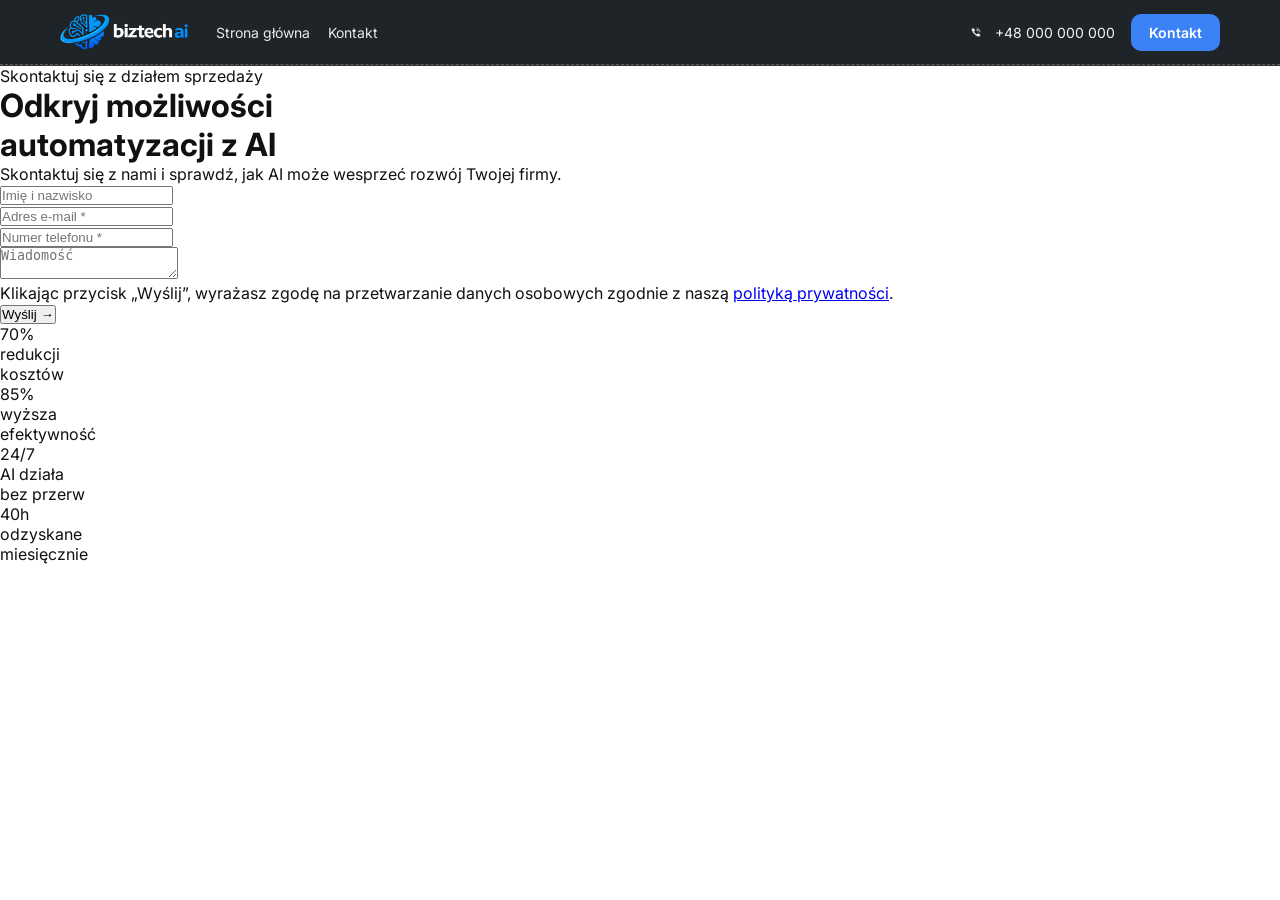
==== kontakt.html @ 885feeb2 "Update kontakt.html" ====
<!DOCTYPE html>
<html lang="pl">
<head>
  <meta charset="UTF-8" />
  <meta name="viewport" content="width=device-width, initial-scale=1.0" />
  <title>Kontakt – Demo AI</title>

  <link href="https://fonts.googleapis.com/css2?family=Inter:wght@400;500;600;700&display=swap" rel="stylesheet">

  <style>
    :root{
      --bg-hero:#1F2428;
      --primary-blue:#3b82f6;
      --primary-blue-hover:#2563eb;
      --text-white:#ffffff;
      --text-gray:#6b7280;
      --text-dark:#111827;

      --field-bg:#f9fafb;
      --field-border:#e5e7eb;
      --field-focus:#2563eb;
    }

    *{ box-sizing:border-box; margin:0; padding:0; }
    body{
      font-family:'Inter', sans-serif;
      background:#fff;
      color:#111;
      min-height:100vh;
    }
    img{ display:block; max-width:100%; height:auto; }

    .container{
      max-width:1200px;
      margin:0 auto;
      padding:0 20px;
      width:100%;
    }

    .nav-links{
      display:flex;
      align-items:center;
      gap:18px;
      flex-wrap:nowrap;
    }
    .nav-links a{
      color:var(--text-white);
      text-decoration:none;
      font-size:14px;
      opacity:.9;
      white-space:nowrap;
    }
    .nav-links a:hover{ opacity:1; }

    .btn{
      display:inline-flex;
      align-items:center;
      justify-content:center;
      background:var(--primary-blue);
      color:var(--text-white);
      padding:10px 18px;
      border-radius:10px;
      text-decoration:none;
      font-weight:600;
      font-size:14px;
      border:0;
      cursor:pointer;
      white-space:nowrap;
      transition:background .2s ease;
    }
    .btn:hover{ background:var(--primary-blue-hover); }

    /* =========================
       NAVBAR (DESKTOP DEFAULT)
    ========================== */
    nav{
      background-color:var(--bg-hero);
      color:var(--text-white);
      border-bottom:1px solid rgba(255,255,255,0.08);
      position: relative; 
      z-index: 100;
    }

    nav .container{
      display:flex;
      align-items:center;
      justify-content:space-between;
      gap:24px;
      min-height:64px;
      padding-top:12px;
      padding-bottom:12px;
    }

    .nav-left{
      display:flex;
      align-items:center;
      gap:28px;
      min-width:0;
    }

    .logo{
      display:flex;
      align-items:center;
      height:36px;
      flex:0 0 auto;
    }
    .logo img{
      height:100%;
      width:auto;
      object-fit:contain;
    }

    .nav-links{
      display:flex;
      align-items:center;
      gap:18px;
      flex-wrap:nowrap;
    }
    .nav-links a{
      color:var(--text-white);
      text-decoration:none;
      font-size:14px;
      opacity:.9;
      white-space:nowrap;
    }
    .nav-links a:hover{ opacity:1; }

    .nav-right{
      display:flex;
      align-items:center;
      gap:16px;
      flex:0 0 auto;
      white-space:nowrap;
    }

    .phone-number{
      font-size:14px;
      display:flex;
      align-items:center;
      gap:10px;
      opacity:.95;
      white-space:nowrap;
    }
    .phone-number img{
      width:18px;
      height:18px;
      object-fit:contain;
    }

    /* HAMBURGER DOMYŚLNIE UKRYTY NA DESKTOPIE */
    .nav-burger{
      display:none;
      align-items:center;
      justify-content:center;
      width:38px;
      height:38px;
      border-radius:999px;
      border:1px solid rgba(255,255,255,0.18);
      background:rgba(255,255,255,0.06);
      color:#fff;
      font-size:18px;
      cursor:pointer;
      flex-shrink:0;
    }

    /* separator POD nav, pełna szerokość */
    .nav-separator{
      border-top:1px dashed rgba(160, 160, 160, 0.6);
      opacity:.8;
      width:100%;
    }

     /* =========================
       MOBILE MENU – DOMYŚLNIE UKRYTE
    ========================= */
    .mobile-menu{
      display: none;
    }

    /* =========================
       MOBILE MENU – TYLKO TELEFON
    ========================= */
    @media (max-width: 768px){

      .mobile-menu{
        background: #1F2428;
        padding: 16px 20px;
        flex-direction: column;
      }

      .mobile-menu a{
        color: #fff;
        text-decoration: none;
        font-size: 16px;
        padding: 12px 0;
        border-bottom: 1px solid rgba(255,255,255,0.1);
      }

      .mobile-menu a:last-child{
        border-bottom: none;
      }

      /* OTWARTE MENU */
      .mobile-menu.is-open{
        display: flex;
      }
    }

    /* =========================
       MOBILE NAVBAR (ONLY PHONE)
    ========================== */
    @media (max-width: 768px){

      /* navbar = jeden rząd */
      nav .container{
        flex-direction:row !important;
        align-items:center;
        justify-content:space-between;
        flex-wrap:nowrap;
        gap:12px;
        min-height:56px;
        padding-top:10px;
        padding-bottom:10px;
      }

      .nav-left{
        display:flex;
        align-items:center;
        gap:10px;
        flex-wrap:nowrap;
      }

      .logo{
        height:28px;
        flex-shrink:0;
      }

      /* chowamy linki */
      .nav-links{
        display:none !important;
      }

      .nav-right{
        display:flex;
        align-items:center;
        gap:10px;
        flex-wrap:nowrap;
      }

      /* numer ma zostać */
      .phone-number{
        display:flex !important;
        align-items:center;
        gap:6px;
        white-space:nowrap;
        font-size:13px;
        opacity:0.95;
      }

      /* chowamy przycisk Kontakt */
      .nav-right .btn{
        display:none !important;
      }

      /* hamburger */
      .nav-burger{
        display:inline-flex !important;
      }

    .footer-separator{
      /* ZMIANA: Zamiast białego (255,255,255), dajemy szary (160,160,160) */
      border-top:1px dashed rgba(160, 160, 160, 0.6);
      opacity: .8;
      width: 100%;
      /* Opcjonalnie: usuń background-color jeśli tam był, żeby była tylko kreska */
      background-color: transparent; 
    }

    /* CONTENT */
    .page{
      display:flex;
      justify-content:center;
      gap:80px;
      max-width:1400px;
      margin:0 auto;
      padding:60px 20px;
    }

    .left-side{ width:560px; max-width:100%; }

    .small-header{
      color:var(--field-focus);
      font-weight:600;
      font-size:14px;
      margin-bottom:14px;
    }

    h1{
      font-size:48px;
      line-height:1.05;
      margin-bottom:16px;
      font-weight:700;
      letter-spacing:-0.02em;
    }

    .description{
      color:#4b5563;
      font-size:16px;
      line-height:1.6;
      margin-bottom:26px;
      max-width:520px;
    }

    form{ max-width:520px; }

    .form-group{ margin-bottom:14px; }

    input, textarea{
      width:100%;
      padding:14px 16px;
      border:1px solid var(--field-border);
      background:var(--field-bg);
      border-radius:12px;
      font-size:15px;
      color:#111827;
      outline:none;
      transition:border-color .15s ease, box-shadow .15s ease, background .15s ease;
      font-family: 'Inter', sans-serif;  
      font-weight: 400;
      line-height: 1.4;
    }

    input:focus, textarea:focus{
      border-color:var(--field-focus);
      background:#fff;
      box-shadow:0 0 0 4px rgba(37, 99, 235, 0.12);
    }

    textarea{ min-height:110px; resize:vertical; }

    .submit-btn{
      background:var(--field-focus);
      color:#fff;
      border:none;
      padding:14px 28px;
      border-radius:999px;
      font-size:15px;
      font-weight:700;
      cursor:pointer;
      margin-top:10px;
      display:inline-flex;
      align-items:center;
      gap:10px;
    }
    .submit-btn:hover{ background:#1d4ed8; }

    /* STATS */
    .right-side{ display:flex; align-items:center; }

    .side-stats{
      display:flex;
      flex-direction:column;
      border-left:1px solid #111;
      padding-left:22px;
      max-width:320px;
    }

    .stat-item{
      display:flex;
      gap:18px;
      padding:22px 0;
      border-bottom:1px solid #111;
    }
    .stat-item:last-child{ border-bottom:none; }

    .stat-value{
      font-size:42px;
      font-weight:700;
      min-width:72px;
    }

    .stat-text{
      font-size:14px;
      color:#4b5563;
      line-height:1.35;
    }

    .privacy-note {
        font-size: 13px;
        color: #6b7280;
        margin: 10px 0 14px;
        line-height: 1.5;
    }

    .privacy-note a {
        color: #2563eb;
        text-decoration: underline;
    }

    .privacy-note a:hover {
        opacity: 0.85;
    }

    /* RESPONSIVE */
    @media (max-width:900px){
      .page{ flex-direction:column; gap:40px; }
      h1{ font-size:34px; }
    }
  </style>
</head>

<body>

<nav>
  <div class="container">
    <div class="nav-left">
      <a class="logo" href="index.html">
        <img src="LogoStrona4.png" alt="biztech ai">
      </a>
          <div class="nav-links">
          <a href="index.html">Strona główna</a>
          <a href="kontakt.html">Kontakt</a>
        </div>
    </div>
    <div class="nav-right">
      <div class="phone-number">
        <img src="telefon.png" alt="">
        <span>+48 000 000 000</span>
      </div>
      <a href="kontakt.html" class="btn">Kontakt</a>
    </div>
  </div>
  <div class="nav-separator"></div>
</nav>

<div class="page">
  <div class="left-side">
    <div class="small-header">Skontaktuj się z działem sprzedaży</div>
    <h1>Odkryj możliwości<br>automatyzacji z AI</h1>

    <p class="description">
      Skontaktuj się z nami i sprawdź, jak AI może wesprzeć rozwój Twojej firmy.
    </p>

    <form>
      <div class="form-group">
        <input type="text" placeholder="Imię i nazwisko">
      </div>

      <div class="form-group">
        <input type="email" placeholder="Adres e-mail *" required>
      </div>

      <div class="form-group">
        <input type="tel" placeholder="Numer telefonu *" required>
      </div>

      <div class="form-group">
        <textarea placeholder="Wiadomość"></textarea>
      </div>

      <p class="privacy-note">
        Klikając przycisk „Wyślij”, wyrażasz zgodę na przetwarzanie danych osobowych
        zgodnie z naszą <a href="privacy.html" target="_blank">polityką prywatności</a>.
        </p>

      <button class="submit-btn">
        Wyślij →
      </button>
    </form>
  </div>

  <div class="right-side">
    <div class="side-stats">
      <div class="stat-item">
        <div class="stat-value">70%</div>
        <div class="stat-text">redukcji<br>kosztów</div>
      </div>
      <div class="stat-item">
        <div class="stat-value">85%</div>
        <div class="stat-text">wyższa<br>efektywność</div>
      </div>
      <div class="stat-item">
        <div class="stat-value">24/7</div>
        <div class="stat-text">AI działa<br>bez przerw</div>
      </div>
      <div class="stat-item">
        <div class="stat-value">40h</div>
        <div class="stat-text">odzyskane<br>miesięcznie</div>
      </div>
    </div>
  </div>
</div>

</body>
</html>
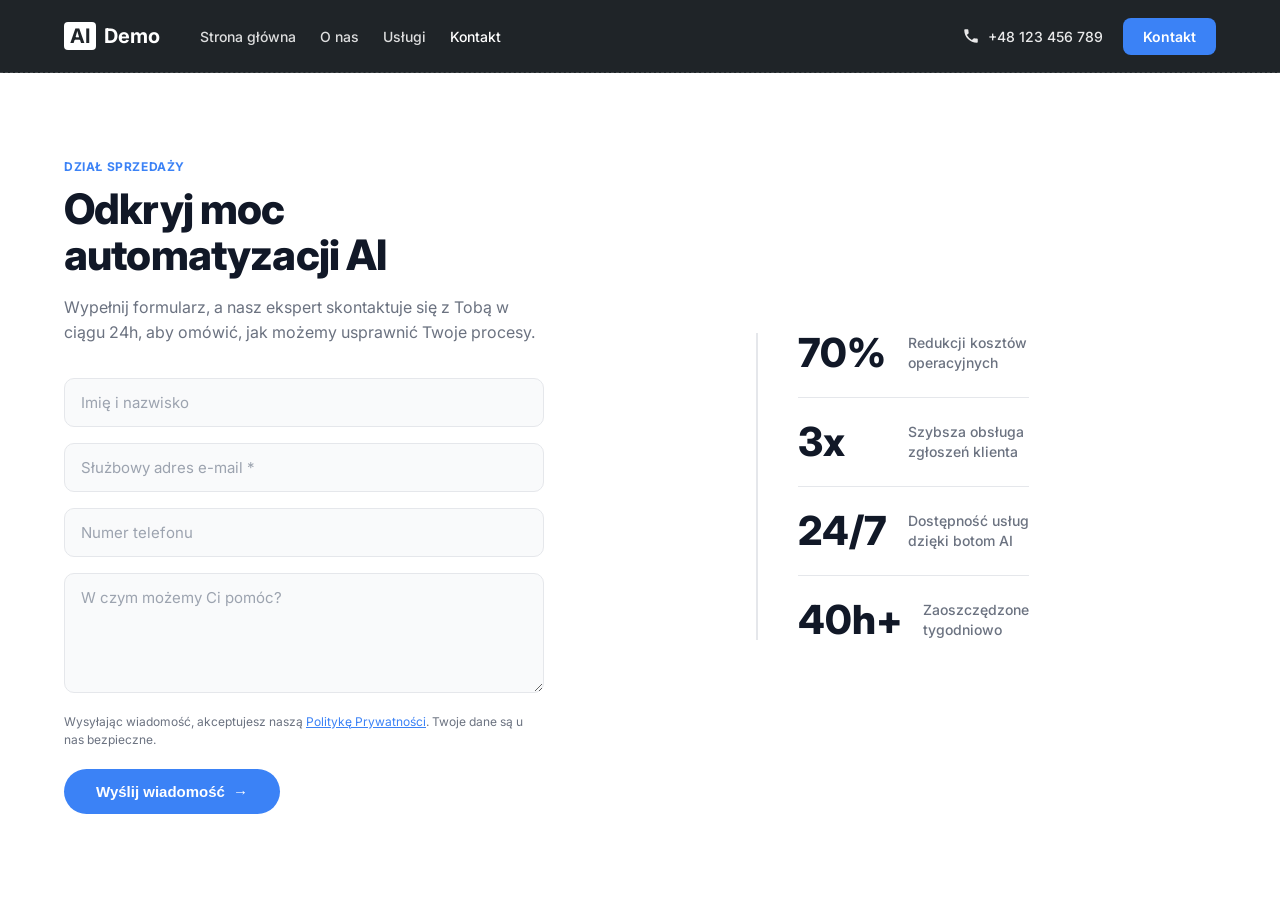
==== commit cbe043ce: "Update kontakt.html" ====
--- a/kontakt.html
+++ b/kontakt.html
@@ -5,495 +5,528 @@
   <meta name="viewport" content="width=device-width, initial-scale=1.0" />
   <title>Kontakt – Demo AI</title>
 
+  <!-- Fonty: Inter -->
+  <link rel="preconnect" href="https://fonts.googleapis.com">
+  <link rel="preconnect" href="https://fonts.gstatic.com" crossorigin>
   <link href="https://fonts.googleapis.com/css2?family=Inter:wght@400;500;600;700&display=swap" rel="stylesheet">
 
   <style>
-    :root{
-      --bg-hero:#1F2428;
-      --primary-blue:#3b82f6;
-      --primary-blue-hover:#2563eb;
-      --text-white:#ffffff;
-      --text-gray:#6b7280;
-      --text-dark:#111827;
-
-      --field-bg:#f9fafb;
-      --field-border:#e5e7eb;
-      --field-focus:#2563eb;
-    }
-
-    *{ box-sizing:border-box; margin:0; padding:0; }
-    body{
-      font-family:'Inter', sans-serif;
-      background:#fff;
-      color:#111;
-      min-height:100vh;
-    }
-    img{ display:block; max-width:100%; height:auto; }
-
-    .container{
-      max-width:1200px;
-      margin:0 auto;
-      padding:0 20px;
-      width:100%;
-    }
-
-    .nav-links{
-      display:flex;
-      align-items:center;
-      gap:18px;
-      flex-wrap:nowrap;
-    }
-    .nav-links a{
-      color:var(--text-white);
-      text-decoration:none;
-      font-size:14px;
-      opacity:.9;
-      white-space:nowrap;
-    }
-    .nav-links a:hover{ opacity:1; }
-
-    .btn{
-      display:inline-flex;
-      align-items:center;
-      justify-content:center;
-      background:var(--primary-blue);
-      color:var(--text-white);
-      padding:10px 18px;
-      border-radius:10px;
-      text-decoration:none;
-      font-weight:600;
-      font-size:14px;
-      border:0;
-      cursor:pointer;
-      white-space:nowrap;
-      transition:background .2s ease;
-    }
-    .btn:hover{ background:var(--primary-blue-hover); }
+    :root {
+      /* Kolory */
+      --bg-hero: #1F2428;
+      --bg-body: #ffffff;
+      
+      --primary-blue: #3b82f6;
+      --primary-blue-hover: #2563eb;
+      
+      --text-white: #ffffff;
+      --text-dark: #111827;
+      --text-gray: #6b7280;
+      
+      --field-bg: #f9fafb;
+      --field-border: #e5e7eb;
+      --field-focus-ring: rgba(37, 99, 235, 0.15);
+      
+      --divider-light: #e5e7eb;
+      --divider-dark: rgba(255, 255, 255, 0.1);
+    }
+
+    * { box-sizing: border-box; margin: 0; padding: 0; }
+
+    body {
+      font-family: 'Inter', sans-serif;
+      background: var(--bg-body);
+      color: var(--text-dark);
+      min-height: 100vh;
+      -webkit-font-smoothing: antialiased;
+      display: flex;
+      flex-direction: column;
+    }
+
+    img { display: block; max-width: 100%; height: auto; }
+    
+    a { text-decoration: none; transition: opacity 0.2s; }
+
+    /* UI ELEMENTS */
+    .container {
+      max-width: 1200px;
+      margin: 0 auto;
+      padding: 0 24px;
+      width: 100%;
+    }
+
+    .btn {
+      display: inline-flex;
+      align-items: center;
+      justify-content: center;
+      background: var(--primary-blue);
+      color: var(--text-white);
+      padding: 10px 20px;
+      border-radius: 8px;
+      font-weight: 600;
+      font-size: 14px;
+      border: none;
+      cursor: pointer;
+      white-space: nowrap;
+      transition: background 0.2s ease, transform 0.1s ease;
+    }
+    .btn:hover { background: var(--primary-blue-hover); }
+    .btn:active { transform: scale(0.98); }
 
     /* =========================
-       NAVBAR (DESKTOP DEFAULT)
+       NAVBAR
     ========================== */
-    nav{
-      background-color:var(--bg-hero);
-      color:var(--text-white);
-      border-bottom:1px solid rgba(255,255,255,0.08);
-      position: relative; 
+    nav {
+      background-color: var(--bg-hero);
+      color: var(--text-white);
+      position: relative;
       z-index: 100;
     }
 
-    nav .container{
-      display:flex;
-      align-items:center;
-      justify-content:space-between;
-      gap:24px;
-      min-height:64px;
-      padding-top:12px;
-      padding-bottom:12px;
-    }
-
-    .nav-left{
-      display:flex;
-      align-items:center;
-      gap:28px;
-      min-width:0;
-    }
-
-    .logo{
-      display:flex;
-      align-items:center;
-      height:36px;
-      flex:0 0 auto;
-    }
-    .logo img{
-      height:100%;
-      width:auto;
-      object-fit:contain;
-    }
-
-    .nav-links{
-      display:flex;
-      align-items:center;
-      gap:18px;
-      flex-wrap:nowrap;
-    }
-    .nav-links a{
-      color:var(--text-white);
-      text-decoration:none;
-      font-size:14px;
-      opacity:.9;
-      white-space:nowrap;
-    }
-    .nav-links a:hover{ opacity:1; }
-
-    .nav-right{
-      display:flex;
-      align-items:center;
-      gap:16px;
-      flex:0 0 auto;
-      white-space:nowrap;
-    }
-
-    .phone-number{
-      font-size:14px;
-      display:flex;
-      align-items:center;
-      gap:10px;
-      opacity:.95;
-      white-space:nowrap;
-    }
-    .phone-number img{
-      width:18px;
-      height:18px;
-      object-fit:contain;
-    }
-
-    /* HAMBURGER DOMYŚLNIE UKRYTY NA DESKTOPIE */
-    .nav-burger{
-      display:none;
-      align-items:center;
-      justify-content:center;
-      width:38px;
-      height:38px;
-      border-radius:999px;
-      border:1px solid rgba(255,255,255,0.18);
-      background:rgba(255,255,255,0.06);
-      color:#fff;
-      font-size:18px;
-      cursor:pointer;
-      flex-shrink:0;
-    }
-
-    /* separator POD nav, pełna szerokość */
-    .nav-separator{
-      border-top:1px dashed rgba(160, 160, 160, 0.6);
-      opacity:.8;
-      width:100%;
-    }
-
-     /* =========================
-       MOBILE MENU – DOMYŚLNIE UKRYTE
-    ========================= */
-    .mobile-menu{
-      display: none;
+    .nav-content {
+      display: flex;
+      align-items: center;
+      justify-content: space-between;
+      height: 72px;
+    }
+
+    .nav-left {
+      display: flex;
+      align-items: center;
+      gap: 40px;
+    }
+
+    .logo {
+      font-weight: 700;
+      font-size: 20px;
+      color: #fff;
+      display: flex;
+      align-items: center;
+      gap: 8px;
+    }
+    /* Placeholder na logo graficzne, jeśli potrzebne */
+    .logo img { height: 32px; width: auto; }
+
+    .nav-links {
+      display: flex;
+      gap: 24px;
+    }
+    .nav-links a {
+      color: rgba(255,255,255,0.85);
+      font-size: 14px;
+      font-weight: 500;
+    }
+    .nav-links a:hover { color: #fff; }
+
+    .nav-right {
+      display: flex;
+      align-items: center;
+      gap: 20px;
+    }
+
+    .phone-number {
+      display: flex;
+      align-items: center;
+      gap: 8px;
+      font-size: 14px;
+      font-weight: 500;
+      color: rgba(255,255,255,0.9);
+    }
+    .phone-number svg {
+      width: 18px;
+      height: 18px;
+      fill: currentColor;
+    }
+
+    /* BURGER ICON (Mobile) */
+    .nav-burger {
+      display: none; /* Ukryty na desktopie */
+      background: rgba(255,255,255,0.1);
+      border: none;
+      width: 40px;
+      height: 40px;
+      border-radius: 50%;
+      align-items: center;
+      justify-content: center;
+      cursor: pointer;
+      color: #fff;
+      transition: background 0.2s;
+    }
+    .nav-burger:hover { background: rgba(255,255,255,0.2); }
+    .nav-burger svg { width: 24px; height: 24px; fill: none; stroke: currentColor; stroke-width: 2; }
+
+    /* Separator pod Nav */
+    .nav-separator {
+      border-top: 1px dashed rgba(255, 255, 255, 0.15);
+      width: 100%;
     }
 
     /* =========================
-       MOBILE MENU – TYLKO TELEFON
-    ========================= */
-    @media (max-width: 768px){
-
-      .mobile-menu{
-        background: #1F2428;
-        padding: 16px 20px;
-        flex-direction: column;
-      }
-
-      .mobile-menu a{
-        color: #fff;
-        text-decoration: none;
-        font-size: 16px;
-        padding: 12px 0;
-        border-bottom: 1px solid rgba(255,255,255,0.1);
-      }
-
-      .mobile-menu a:last-child{
-        border-bottom: none;
-      }
-
-      /* OTWARTE MENU */
-      .mobile-menu.is-open{
+       MOBILE MENU
+    ========================== */
+    .mobile-menu {
+      display: none; /* Domyślnie ukryte */
+      background: var(--bg-hero);
+      padding: 0;
+      flex-direction: column;
+      border-bottom: 1px solid var(--divider-dark);
+      overflow: hidden;
+      max-height: 0;
+      transition: max-height 0.3s ease-in-out;
+    }
+
+    .mobile-menu.is-open {
+      display: flex;
+      max-height: 300px; /* Wystarczająco dużo, by pokazać linki */
+      padding-bottom: 20px;
+    }
+
+    .mobile-menu a {
+      color: #fff;
+      padding: 16px 24px;
+      font-size: 16px;
+      border-bottom: 1px solid rgba(255,255,255,0.05);
+    }
+    .mobile-menu a:hover { background: rgba(255,255,255,0.05); }
+
+    /* =========================
+       PAGE CONTENT
+    ========================== */
+    .page-wrapper {
+      flex: 1;
+      display: flex;
+      justify-content: center;
+      align-items: center; /* Wyśrodkowanie w pionie dla dużych ekranów */
+      padding: 60px 0;
+    }
+
+    .content-grid {
+      display: grid;
+      grid-template-columns: 1.2fr 0.8fr; /* Lewa strona szersza */
+      gap: 80px;
+      width: 100%;
+      max-width: 1100px;
+    }
+
+    /* LEFT SIDE: FORM */
+    .small-header {
+      color: var(--primary-blue);
+      text-transform: uppercase;
+      font-size: 12px;
+      font-weight: 700;
+      letter-spacing: 0.05em;
+      margin-bottom: 12px;
+    }
+
+    h1 {
+      font-size: 42px;
+      line-height: 1.1;
+      font-weight: 800;
+      color: var(--text-dark);
+      margin-bottom: 16px;
+      letter-spacing: -0.02em;
+    }
+
+    .description {
+      font-size: 16px;
+      color: var(--text-gray);
+      line-height: 1.6;
+      margin-bottom: 32px;
+      max-width: 480px;
+    }
+
+    /* FORM STYLING */
+    .contact-form {
+      max-width: 480px;
+    }
+
+    .form-group {
+      margin-bottom: 16px;
+    }
+
+    input, textarea {
+      width: 100%;
+      padding: 14px 16px;
+      background: var(--field-bg);
+      border: 1px solid var(--field-border);
+      border-radius: 10px;
+      font-family: 'Inter', sans-serif;
+      font-size: 15px;
+      color: var(--text-dark);
+      outline: none;
+      transition: all 0.2s ease;
+    }
+    
+    input::placeholder, textarea::placeholder { color: #9ca3af; }
+
+    input:focus, textarea:focus {
+      background: #fff;
+      border-color: var(--primary-blue);
+      box-shadow: 0 0 0 4px var(--field-focus-ring);
+    }
+
+    textarea {
+      min-height: 120px;
+      resize: vertical;
+    }
+
+    .privacy-note {
+      font-size: 12px;
+      color: var(--text-gray);
+      margin: 12px 0 20px;
+      line-height: 1.5;
+    }
+    .privacy-note a {
+      color: var(--primary-blue);
+      text-decoration: underline;
+    }
+    .privacy-note a:hover { color: var(--primary-blue-hover); }
+
+    .submit-btn {
+      background: var(--primary-blue);
+      color: #fff;
+      border: none;
+      padding: 14px 32px;
+      border-radius: 50px; /* Pill shape */
+      font-size: 15px;
+      font-weight: 600;
+      cursor: pointer;
+      display: inline-flex;
+      align-items: center;
+      gap: 8px;
+      transition: background 0.2s;
+    }
+    .submit-btn:hover { background: var(--primary-blue-hover); }
+
+    /* RIGHT SIDE: STATS */
+    .right-side {
+      display: flex;
+      align-items: center;
+      justify-content: flex-start;
+    }
+
+    .stats-container {
+      display: flex;
+      flex-direction: column;
+      /* Nowoczesny border, zamiast czarnego */
+      border-left: 2px solid var(--divider-light); 
+      padding-left: 40px;
+    }
+
+    .stat-item {
+      padding: 24px 0;
+      border-bottom: 1px solid var(--divider-light);
+      display: flex;
+      flex-direction: row;
+      align-items: center;
+      gap: 20px;
+    }
+    .stat-item:first-child { padding-top: 0; }
+    .stat-item:last-child { border-bottom: none; padding-bottom: 0; }
+
+    .stat-value {
+      font-size: 40px;
+      font-weight: 800;
+      color: var(--text-dark);
+      line-height: 1;
+      min-width: 90px;
+    }
+
+    .stat-text {
+      font-size: 14px;
+      color: var(--text-gray);
+      line-height: 1.4;
+      font-weight: 500;
+    }
+
+
+    /* =========================
+       RESPONSIVE (TABLET & MOBILE)
+    ========================== */
+    @media (max-width: 960px) {
+      .content-grid {
+        grid-template-columns: 1fr;
+        gap: 60px;
+      }
+      
+      .right-side {
+        justify-content: flex-start;
+      }
+      
+      .stats-container {
+        border-left: none;
+        border-top: 2px solid var(--divider-light);
+        padding-left: 0;
+        padding-top: 30px;
+        width: 100%;
+        max-width: 480px;
+      }
+      
+      .stat-item {
+        width: 100%;
+        justify-content: flex-start;
+      }
+    }
+
+    @media (max-width: 768px) {
+      /* Navbar changes */
+      .nav-links, .nav-right .btn {
+        display: none;
+      }
+      
+      .nav-burger {
         display: flex;
       }
-    }
-
-    /* =========================
-       MOBILE NAVBAR (ONLY PHONE)
-    ========================== */
-    @media (max-width: 768px){
-
-      /* navbar = jeden rząd */
-      nav .container{
-        flex-direction:row !important;
-        align-items:center;
-        justify-content:space-between;
-        flex-wrap:nowrap;
-        gap:12px;
-        min-height:56px;
-        padding-top:10px;
-        padding-bottom:10px;
-      }
-
-      .nav-left{
-        display:flex;
-        align-items:center;
-        gap:10px;
-        flex-wrap:nowrap;
-      }
-
-      .logo{
-        height:28px;
-        flex-shrink:0;
-      }
-
-      /* chowamy linki */
-      .nav-links{
-        display:none !important;
-      }
-
-      .nav-right{
-        display:flex;
-        align-items:center;
-        gap:10px;
-        flex-wrap:nowrap;
-      }
-
-      /* numer ma zostać */
-      .phone-number{
-        display:flex !important;
-        align-items:center;
-        gap:6px;
-        white-space:nowrap;
-        font-size:13px;
-        opacity:0.95;
-      }
-
-      /* chowamy przycisk Kontakt */
-      .nav-right .btn{
-        display:none !important;
-      }
-
-      /* hamburger */
-      .nav-burger{
-        display:inline-flex !important;
-      }
-
-    .footer-separator{
-      /* ZMIANA: Zamiast białego (255,255,255), dajemy szary (160,160,160) */
-      border-top:1px dashed rgba(160, 160, 160, 0.6);
-      opacity: .8;
-      width: 100%;
-      /* Opcjonalnie: usuń background-color jeśli tam był, żeby była tylko kreska */
-      background-color: transparent; 
-    }
-
-    /* CONTENT */
-    .page{
-      display:flex;
-      justify-content:center;
-      gap:80px;
-      max-width:1400px;
-      margin:0 auto;
-      padding:60px 20px;
-    }
-
-    .left-side{ width:560px; max-width:100%; }
-
-    .small-header{
-      color:var(--field-focus);
-      font-weight:600;
-      font-size:14px;
-      margin-bottom:14px;
-    }
-
-    h1{
-      font-size:48px;
-      line-height:1.05;
-      margin-bottom:16px;
-      font-weight:700;
-      letter-spacing:-0.02em;
-    }
-
-    .description{
-      color:#4b5563;
-      font-size:16px;
-      line-height:1.6;
-      margin-bottom:26px;
-      max-width:520px;
-    }
-
-    form{ max-width:520px; }
-
-    .form-group{ margin-bottom:14px; }
-
-    input, textarea{
-      width:100%;
-      padding:14px 16px;
-      border:1px solid var(--field-border);
-      background:var(--field-bg);
-      border-radius:12px;
-      font-size:15px;
-      color:#111827;
-      outline:none;
-      transition:border-color .15s ease, box-shadow .15s ease, background .15s ease;
-      font-family: 'Inter', sans-serif;  
-      font-weight: 400;
-      line-height: 1.4;
-    }
-
-    input:focus, textarea:focus{
-      border-color:var(--field-focus);
-      background:#fff;
-      box-shadow:0 0 0 4px rgba(37, 99, 235, 0.12);
-    }
-
-    textarea{ min-height:110px; resize:vertical; }
-
-    .submit-btn{
-      background:var(--field-focus);
-      color:#fff;
-      border:none;
-      padding:14px 28px;
-      border-radius:999px;
-      font-size:15px;
-      font-weight:700;
-      cursor:pointer;
-      margin-top:10px;
-      display:inline-flex;
-      align-items:center;
-      gap:10px;
-    }
-    .submit-btn:hover{ background:#1d4ed8; }
-
-    /* STATS */
-    .right-side{ display:flex; align-items:center; }
-
-    .side-stats{
-      display:flex;
-      flex-direction:column;
-      border-left:1px solid #111;
-      padding-left:22px;
-      max-width:320px;
-    }
-
-    .stat-item{
-      display:flex;
-      gap:18px;
-      padding:22px 0;
-      border-bottom:1px solid #111;
-    }
-    .stat-item:last-child{ border-bottom:none; }
-
-    .stat-value{
-      font-size:42px;
-      font-weight:700;
-      min-width:72px;
-    }
-
-    .stat-text{
-      font-size:14px;
-      color:#4b5563;
-      line-height:1.35;
-    }
-
-    .privacy-note {
-        font-size: 13px;
-        color: #6b7280;
-        margin: 10px 0 14px;
-        line-height: 1.5;
-    }
-
-    .privacy-note a {
-        color: #2563eb;
-        text-decoration: underline;
-    }
-
-    .privacy-note a:hover {
-        opacity: 0.85;
-    }
-
-    /* RESPONSIVE */
-    @media (max-width:900px){
-      .page{ flex-direction:column; gap:40px; }
-      h1{ font-size:34px; }
+
+      .nav-content {
+        height: 60px;
+      }
+      
+      /* Typography scale down */
+      h1 { font-size: 32px; }
+      
+      .page-wrapper { padding: 40px 0; }
+      
+      .content-grid { gap: 40px; }
     }
   </style>
 </head>
 
 <body>
 
+<!-- NAVBAR -->
 <nav>
   <div class="container">
-    <div class="nav-left">
-      <a class="logo" href="index.html">
-        <img src="LogoStrona4.png" alt="biztech ai">
-      </a>
-          <div class="nav-links">
+    <div class="nav-content">
+      
+      <!-- Logo + Menu Desktop -->
+      <div class="nav-left">
+        <a class="logo" href="index.html">
+          <!-- Logo tekstowe lub obrazkowe -->
+          <span style="background: white; color:var(--bg-hero); padding: 2px 6px; border-radius: 4px;">AI</span> Demo
+        </a>
+        <div class="nav-links">
           <a href="index.html">Strona główna</a>
-          <a href="kontakt.html">Kontakt</a>
+          <a href="o-nas.html">O nas</a>
+          <a href="uslugi.html">Usługi</a>
+          <a href="kontakt.html" style="color:#fff; opacity:1;">Kontakt</a>
         </div>
-    </div>
-    <div class="nav-right">
-      <div class="phone-number">
-        <img src="telefon.png" alt="">
-        <span>+48 000 000 000</span>
       </div>
-      <a href="kontakt.html" class="btn">Kontakt</a>
+
+      <!-- Prawa strona: Telefon + Przycisk + Burger -->
+      <div class="nav-right">
+        <div class="phone-number">
+          <!-- Ikona telefonu SVG -->
+          <svg viewBox="0 0 24 24">
+            <path d="M6.62 10.79a15.053 15.053 0 006.59 6.59l2.2-2.2c.27-.27.67-.36 1.02-.28 1.12.27 2.33.42 3.57.42.55 0 1 .45 1 1V20c0 .55-.45 1-1 1-9.39 0-17-7.61-17-17 0-.55.45-1 1-1h3.5c.55 0 1 .45 1 1 0 1.25.15 2.45.42 3.57.08.35-.01.74-.27 1.02l-2.2 2.2z"/>
+          </svg>
+          <span>+48 123 456 789</span>
+        </div>
+        
+        <a href="kontakt.html" class="btn">Kontakt</a>
+
+        <button class="nav-burger" aria-label="Menu">
+          <svg viewBox="0 0 24 24">
+            <line x1="3" y1="12" x2="21" y2="12"></line>
+            <line x1="3" y1="6" x2="21" y2="6"></line>
+            <line x1="3" y1="18" x2="21" y2="18"></line>
+          </svg>
+        </button>
+      </div>
+
     </div>
   </div>
+  
+  <!-- Subtelny separator -->
   <div class="nav-separator"></div>
+
+  <!-- Menu mobilne (rozsuwane) -->
+  <div class="mobile-menu" id="mobileMenu">
+    <a href="index.html">Strona główna</a>
+    <a href="o-nas.html">O nas</a>
+    <a href="uslugi.html">Usługi</a>
+    <a href="kontakt.html">Kontakt</a>
+  </div>
 </nav>
 
-<div class="page">
-  <div class="left-side">
-    <div class="small-header">Skontaktuj się z działem sprzedaży</div>
-    <h1>Odkryj możliwości<br>automatyzacji z AI</h1>
-
-    <p class="description">
-      Skontaktuj się z nami i sprawdź, jak AI może wesprzeć rozwój Twojej firmy.
-    </p>
-
-    <form>
-      <div class="form-group">
-        <input type="text" placeholder="Imię i nazwisko">
+<!-- MAIN CONTENT -->
+<div class="page-wrapper">
+  <div class="container">
+    <div class="content-grid">
+      
+      <!-- Left Column: Form -->
+      <div class="left-side">
+        <div class="small-header">Dział sprzedaży</div>
+        <h1>Odkryj moc<br>automatyzacji AI</h1>
+        <p class="description">
+          Wypełnij formularz, a nasz ekspert skontaktuje się z Tobą w ciągu 24h, aby omówić, jak możemy usprawnić Twoje procesy.
+        </p>
+
+        <form class="contact-form">
+          <div class="form-group">
+            <input type="text" placeholder="Imię i nazwisko" required>
+          </div>
+
+          <div class="form-group">
+            <input type="email" placeholder="Służbowy adres e-mail *" required>
+          </div>
+
+          <div class="form-group">
+            <input type="tel" placeholder="Numer telefonu" required>
+          </div>
+
+          <div class="form-group">
+            <textarea placeholder="W czym możemy Ci pomóc?"></textarea>
+          </div>
+
+          <p class="privacy-note">
+            Wysyłając wiadomość, akceptujesz naszą <a href="#">Politykę Prywatności</a>. Twoje dane są u nas bezpieczne.
+          </p>
+
+          <button type="submit" class="submit-btn">
+            Wyślij wiadomość <span>&rarr;</span>
+          </button>
+        </form>
       </div>
 
-      <div class="form-group">
-        <input type="email" placeholder="Adres e-mail *" required>
+      <!-- Right Column: Stats -->
+      <div class="right-side">
+        <div class="stats-container">
+          <div class="stat-item">
+            <div class="stat-value">70%</div>
+            <div class="stat-text">Redukcji kosztów<br>operacyjnych</div>
+          </div>
+          <div class="stat-item">
+            <div class="stat-value">3x</div>
+            <div class="stat-text">Szybsza obsługa<br>zgłoszeń klienta</div>
+          </div>
+          <div class="stat-item">
+            <div class="stat-value">24/7</div>
+            <div class="stat-text">Dostępność usług<br>dzięki botom AI</div>
+          </div>
+          <div class="stat-item">
+            <div class="stat-value">40h+</div>
+            <div class="stat-text">Zaoszczędzone<br>tygodniowo</div>
+          </div>
+        </div>
       </div>
 
-      <div class="form-group">
-        <input type="tel" placeholder="Numer telefonu *" required>
-      </div>
-
-      <div class="form-group">
-        <textarea placeholder="Wiadomość"></textarea>
-      </div>
-
-      <p class="privacy-note">
-        Klikając przycisk „Wyślij”, wyrażasz zgodę na przetwarzanie danych osobowych
-        zgodnie z naszą <a href="privacy.html" target="_blank">polityką prywatności</a>.
-        </p>
-
-      <button class="submit-btn">
-        Wyślij →
-      </button>
-    </form>
-  </div>
-
-  <div class="right-side">
-    <div class="side-stats">
-      <div class="stat-item">
-        <div class="stat-value">70%</div>
-        <div class="stat-text">redukcji<br>kosztów</div>
-      </div>
-      <div class="stat-item">
-        <div class="stat-value">85%</div>
-        <div class="stat-text">wyższa<br>efektywność</div>
-      </div>
-      <div class="stat-item">
-        <div class="stat-value">24/7</div>
-        <div class="stat-text">AI działa<br>bez przerw</div>
-      </div>
-      <div class="stat-item">
-        <div class="stat-value">40h</div>
-        <div class="stat-text">odzyskane<br>miesięcznie</div>
-      </div>
     </div>
   </div>
 </div>
 
+<!-- Scripts -->
+<script>
+  // Prosty skrypt do obsługi menu mobilnego
+  const burger = document.querySelector('.nav-burger');
+  const mobileMenu = document.getElementById('mobileMenu');
+
+  burger.addEventListener('click', () => {
+    mobileMenu.classList.toggle('is-open');
+  });
+</script>
+
 </body>
 </html>
 
 
-
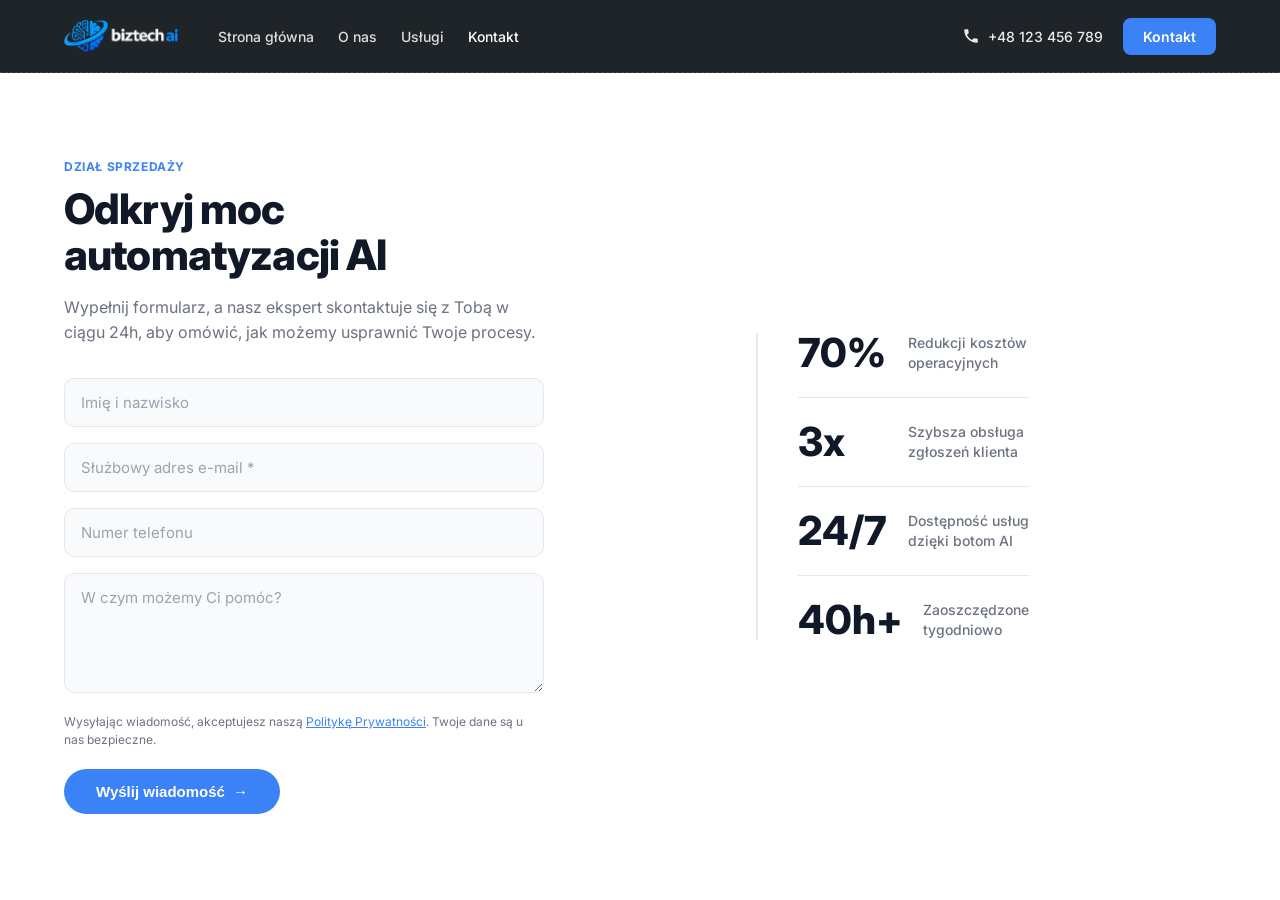
==== commit fe98b199: "Update kontakt.html" ====
--- a/kontakt.html
+++ b/kontakt.html
@@ -401,10 +401,7 @@
       
       <!-- Logo + Menu Desktop -->
       <div class="nav-left">
-        <a class="logo" href="index.html">
-          <!-- Logo tekstowe lub obrazkowe -->
-          <span style="background: white; color:var(--bg-hero); padding: 2px 6px; border-radius: 4px;">AI</span> Demo
-        </a>
+        <a class="logo" href="index.html"><img src="LogoStrona4.png" alt="BizTech AI - logo"></a>
         <div class="nav-links">
           <a href="index.html">Strona główna</a>
           <a href="o-nas.html">O nas</a>
@@ -530,3 +527,4 @@
 </html>
 
 
+
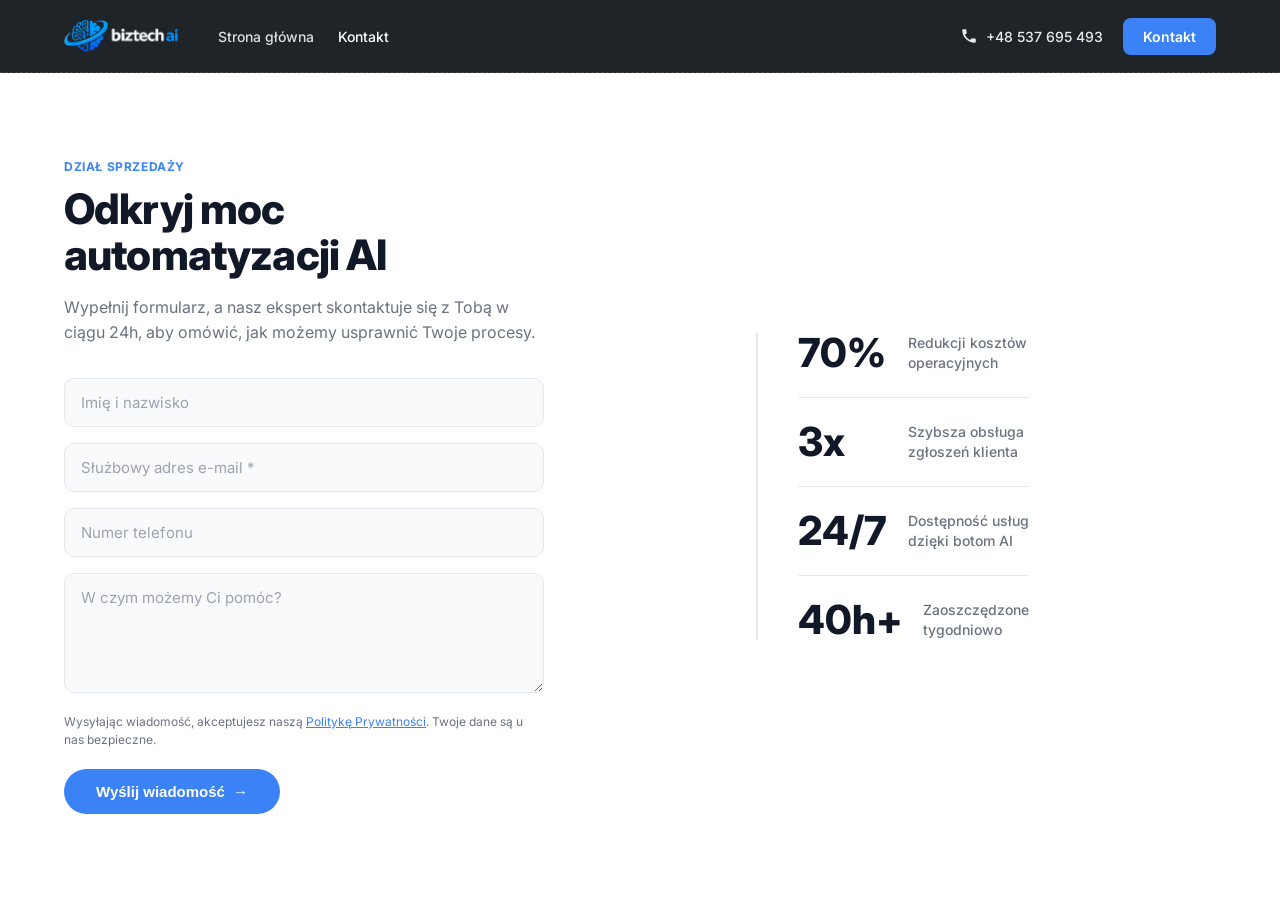
==== commit e89948dd: "Update kontakt.html" ====
--- a/kontakt.html
+++ b/kontakt.html
@@ -404,8 +404,6 @@
         <a class="logo" href="index.html"><img src="LogoStrona4.png" alt="BizTech AI - logo"></a>
         <div class="nav-links">
           <a href="index.html">Strona główna</a>
-          <a href="o-nas.html">O nas</a>
-          <a href="uslugi.html">Usługi</a>
           <a href="kontakt.html" style="color:#fff; opacity:1;">Kontakt</a>
         </div>
       </div>
@@ -417,7 +415,7 @@
           <svg viewBox="0 0 24 24">
             <path d="M6.62 10.79a15.053 15.053 0 006.59 6.59l2.2-2.2c.27-.27.67-.36 1.02-.28 1.12.27 2.33.42 3.57.42.55 0 1 .45 1 1V20c0 .55-.45 1-1 1-9.39 0-17-7.61-17-17 0-.55.45-1 1-1h3.5c.55 0 1 .45 1 1 0 1.25.15 2.45.42 3.57.08.35-.01.74-.27 1.02l-2.2 2.2z"/>
           </svg>
-          <span>+48 123 456 789</span>
+          <span>+48 537 695 493</span>
         </div>
         
         <a href="kontakt.html" class="btn">Kontakt</a>
@@ -440,8 +438,6 @@
   <!-- Menu mobilne (rozsuwane) -->
   <div class="mobile-menu" id="mobileMenu">
     <a href="index.html">Strona główna</a>
-    <a href="o-nas.html">O nas</a>
-    <a href="uslugi.html">Usługi</a>
     <a href="kontakt.html">Kontakt</a>
   </div>
 </nav>
@@ -528,3 +524,4 @@
 
 
 
+
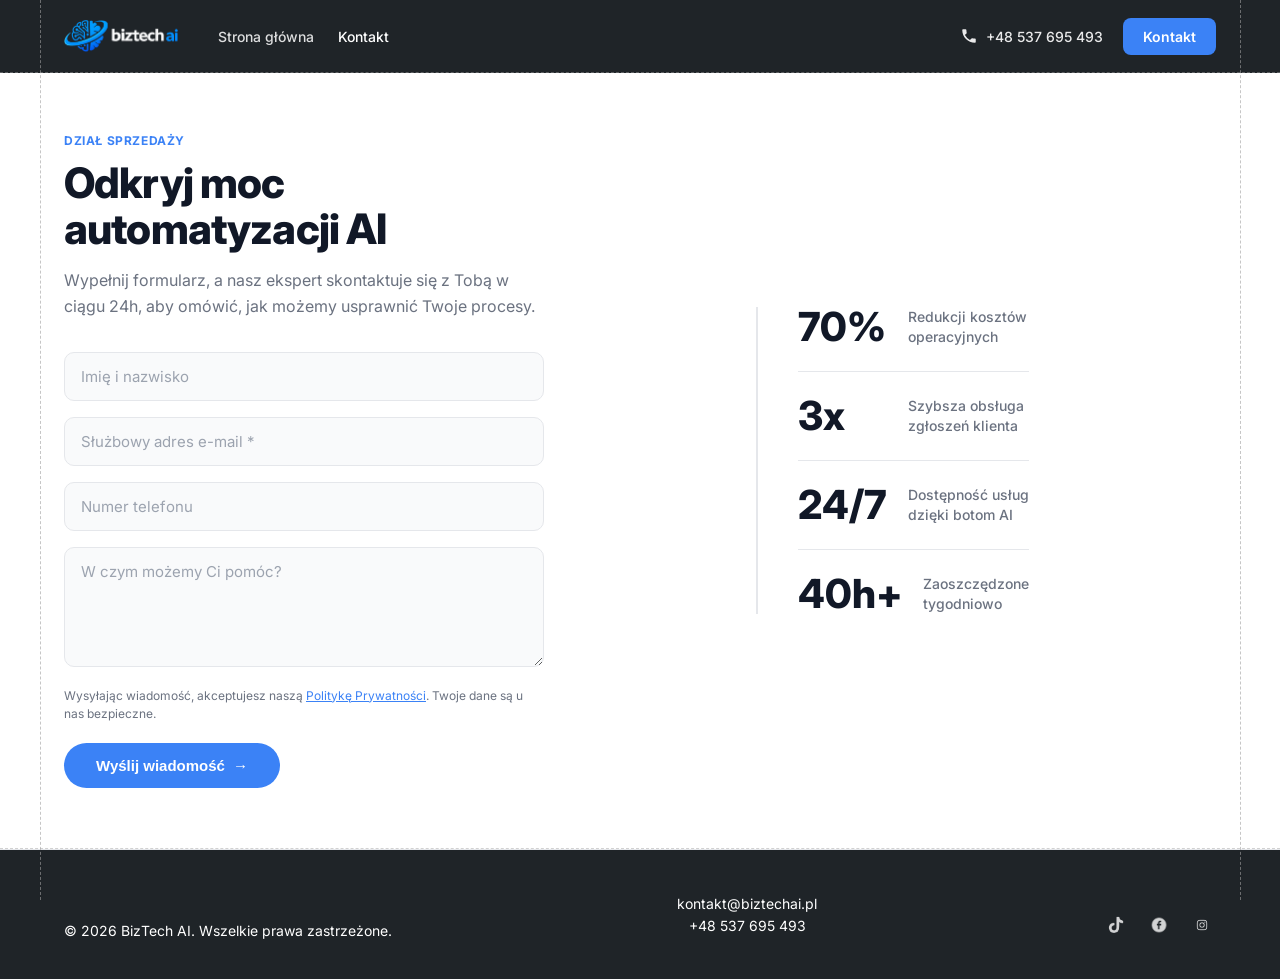
==== commit 30a9077a: "Update kontakt.html" ====
--- a/kontakt.html
+++ b/kontakt.html
@@ -15,20 +15,23 @@
       /* Kolory */
       --bg-hero: #1F2428;
       --bg-body: #ffffff;
-      
+
       --primary-blue: #3b82f6;
       --primary-blue-hover: #2563eb;
-      
+
       --text-white: #ffffff;
       --text-dark: #111827;
       --text-gray: #6b7280;
-      
+
       --field-bg: #f9fafb;
       --field-border: #e5e7eb;
       --field-focus-ring: rgba(37, 99, 235, 0.15);
-      
+
       --divider-light: #e5e7eb;
       --divider-dark: rgba(255, 255, 255, 0.1);
+
+      /* Separator (jak w 1 kodzie) */
+      --dash-gray: rgba(160, 160, 160, 0.6);
     }
 
     * { box-sizing: border-box; margin: 0; padding: 0; }
@@ -41,11 +44,30 @@
       -webkit-font-smoothing: antialiased;
       display: flex;
       flex-direction: column;
+      overflow-x: hidden;
     }
 
     img { display: block; max-width: 100%; height: auto; }
-    
     a { text-decoration: none; transition: opacity 0.2s; }
+
+    /* =========================
+       LINIE BOCZNE (jak w 1 kodzie)
+    ========================== */
+    .side-line {
+      position: fixed;
+      top: 0;
+      bottom: 0;
+      width: 0;
+      border-left: 1px dashed var(--dash-gray);
+      z-index: 9999;
+      pointer-events: none;
+    }
+    .side-line.left { left: calc(50% - 600px); }
+    .side-line.right { left: calc(50% + 600px); }
+
+    @media (max-width: 1250px) {
+      .side-line { display: none; }
+    }
 
     /* UI ELEMENTS */
     .container {
@@ -104,7 +126,6 @@
       align-items: center;
       gap: 8px;
     }
-    /* Placeholder na logo graficzne, jeśli potrzebne */
     .logo img { height: 32px; width: auto; }
 
     .nav-links {
@@ -140,7 +161,7 @@
 
     /* BURGER ICON (Mobile) */
     .nav-burger {
-      display: none; /* Ukryty na desktopie */
+      display: none;
       background: rgba(255,255,255,0.1);
       border: none;
       width: 40px;
@@ -155,9 +176,10 @@
     .nav-burger:hover { background: rgba(255,255,255,0.2); }
     .nav-burger svg { width: 24px; height: 24px; fill: none; stroke: currentColor; stroke-width: 2; }
 
-    /* Separator pod Nav */
+    /* Separator pod Nav (jak w 1 kodzie) */
     .nav-separator {
-      border-top: 1px dashed rgba(255, 255, 255, 0.15);
+      border-top: 1px dashed var(--dash-gray);
+      opacity: .8;
       width: 100%;
     }
 
@@ -165,7 +187,7 @@
        MOBILE MENU
     ========================== */
     .mobile-menu {
-      display: none; /* Domyślnie ukryte */
+      display: none;
       background: var(--bg-hero);
       padding: 0;
       flex-direction: column;
@@ -177,7 +199,7 @@
 
     .mobile-menu.is-open {
       display: flex;
-      max-height: 300px; /* Wystarczająco dużo, by pokazać linki */
+      max-height: 300px;
       padding-bottom: 20px;
     }
 
@@ -196,19 +218,18 @@
       flex: 1;
       display: flex;
       justify-content: center;
-      align-items: center; /* Wyśrodkowanie w pionie dla dużych ekranów */
+      align-items: center;
       padding: 60px 0;
     }
 
     .content-grid {
       display: grid;
-      grid-template-columns: 1.2fr 0.8fr; /* Lewa strona szersza */
+      grid-template-columns: 1.2fr 0.8fr;
       gap: 80px;
       width: 100%;
       max-width: 1100px;
     }
 
-    /* LEFT SIDE: FORM */
     .small-header {
       color: var(--primary-blue);
       text-transform: uppercase;
@@ -235,14 +256,9 @@
       max-width: 480px;
     }
 
-    /* FORM STYLING */
-    .contact-form {
-      max-width: 480px;
-    }
-
-    .form-group {
-      margin-bottom: 16px;
-    }
+    .contact-form { max-width: 480px; }
+
+    .form-group { margin-bottom: 16px; }
 
     input, textarea {
       width: 100%;
@@ -256,7 +272,7 @@
       outline: none;
       transition: all 0.2s ease;
     }
-    
+
     input::placeholder, textarea::placeholder { color: #9ca3af; }
 
     input:focus, textarea:focus {
@@ -265,10 +281,7 @@
       box-shadow: 0 0 0 4px var(--field-focus-ring);
     }
 
-    textarea {
-      min-height: 120px;
-      resize: vertical;
-    }
+    textarea { min-height: 120px; resize: vertical; }
 
     .privacy-note {
       font-size: 12px;
@@ -287,7 +300,7 @@
       color: #fff;
       border: none;
       padding: 14px 32px;
-      border-radius: 50px; /* Pill shape */
+      border-radius: 50px;
       font-size: 15px;
       font-weight: 600;
       cursor: pointer;
@@ -298,7 +311,6 @@
     }
     .submit-btn:hover { background: var(--primary-blue-hover); }
 
-    /* RIGHT SIDE: STATS */
     .right-side {
       display: flex;
       align-items: center;
@@ -308,8 +320,7 @@
     .stats-container {
       display: flex;
       flex-direction: column;
-      /* Nowoczesny border, zamiast czarnego */
-      border-left: 2px solid var(--divider-light); 
+      border-left: 2px solid var(--divider-light);
       padding-left: 40px;
     }
 
@@ -339,20 +350,68 @@
       font-weight: 500;
     }
 
-
     /* =========================
-       RESPONSIVE (TABLET & MOBILE)
+       FOOTER (jak w 1 kodzie)
+    ========================== */
+    .footer-separator{
+      border-top:1px dashed var(--dash-gray);
+      opacity: .8;
+      width: 100%;
+      background-color: transparent;
+    }
+
+    footer{
+      background-color:#1F2428;
+      border-top:1px solid #e5e7eb;
+      padding:40px 0;
+      font-size:14px;
+      color:#FFFFFF;
+    }
+
+    footer .container{
+      display:flex;
+      justify-content:space-between;
+      align-items:flex-end;
+      gap:20px;
+    }
+
+    .footer-center{ text-align:center; }
+    .footer-center div{ margin:5px 0; }
+
+    .social-icons{
+      display:flex;
+      gap:15px;
+      align-items:center;
+    }
+
+    .social-icons .icon{
+      width:28px;
+      height:28px;
+      display:flex;
+      align-items:center;
+      justify-content:center;
+    }
+
+    .social-icons img{
+      max-width:20px;
+      max-height:20px;
+      object-fit:contain;
+      opacity:.8;
+    }
+
+    .social-icons a:hover img{ opacity:1; }
+
+    /* =========================
+       RESPONSIVE
     ========================== */
     @media (max-width: 960px) {
       .content-grid {
         grid-template-columns: 1fr;
         gap: 60px;
       }
-      
-      .right-side {
-        justify-content: flex-start;
-      }
-      
+
+      .right-side { justify-content: flex-start; }
+
       .stats-container {
         border-left: none;
         border-top: 2px solid var(--divider-light);
@@ -361,163 +420,183 @@
         width: 100%;
         max-width: 480px;
       }
-      
-      .stat-item {
-        width: 100%;
-        justify-content: flex-start;
+    }
+
+    @media (max-width: 768px) {
+      .nav-links, .nav-right .btn { display: none; }
+      .nav-burger { display: flex; }
+      .nav-content { height: 60px; }
+
+      h1 { font-size: 32px; }
+      .page-wrapper { padding: 40px 0; }
+      .content-grid { gap: 40px; }
+
+      footer .container{
+        flex-direction:column;
+        align-items:center;
       }
-    }
-
-    @media (max-width: 768px) {
-      /* Navbar changes */
-      .nav-links, .nav-right .btn {
-        display: none;
-      }
-      
-      .nav-burger {
-        display: flex;
-      }
-
-      .nav-content {
-        height: 60px;
-      }
-      
-      /* Typography scale down */
-      h1 { font-size: 32px; }
-      
-      .page-wrapper { padding: 40px 0; }
-      
-      .content-grid { gap: 40px; }
     }
   </style>
 </head>
 
 <body>
 
-<!-- NAVBAR -->
-<nav>
-  <div class="container">
-    <div class="nav-content">
-      
-      <!-- Logo + Menu Desktop -->
-      <div class="nav-left">
-        <a class="logo" href="index.html"><img src="LogoStrona4.png" alt="BizTech AI - logo"></a>
-        <div class="nav-links">
-          <a href="index.html">Strona główna</a>
-          <a href="kontakt.html" style="color:#fff; opacity:1;">Kontakt</a>
+  <!-- LINIE PO BOKACH -->
+  <div class="side-line left"></div>
+  <div class="side-line right"></div>
+
+  <!-- NAVBAR -->
+  <nav>
+    <div class="container">
+      <div class="nav-content">
+
+        <div class="nav-left">
+          <a class="logo" href="index.html">
+            <img src="LogoStrona4.png" alt="BizTech AI - logo">
+          </a>
+
+          <div class="nav-links">
+            <a href="index.html">Strona główna</a>
+            <a href="kontakt.html" style="color:#fff; opacity:1;">Kontakt</a>
+          </div>
         </div>
+
+        <div class="nav-right">
+          <div class="phone-number">
+            <svg viewBox="0 0 24 24">
+              <path d="M6.62 10.79a15.053 15.053 0 006.59 6.59l2.2-2.2c.27-.27.67-.36 1.02-.28 1.12.27 2.33.42 3.57.42.55 0 1 .45 1 1V20c0 .55-.45 1-1 1-9.39 0-17-7.61-17-17 0-.55.45-1 1-1h3.5c.55 0 1 .45 1 1 0 1.25.15 2.45.42 3.57.08.35-.01.74-.27 1.02l-2.2 2.2z"/>
+            </svg>
+            <span>+48 537 695 493</span>
+          </div>
+
+          <a href="kontakt.html" class="btn">Kontakt</a>
+
+          <button class="nav-burger" aria-label="Menu">
+            <svg viewBox="0 0 24 24">
+              <line x1="3" y1="12" x2="21" y2="12"></line>
+              <line x1="3" y1="6" x2="21" y2="6"></line>
+              <line x1="3" y1="18" x2="21" y2="18"></line>
+            </svg>
+          </button>
+        </div>
+
       </div>
-
-      <!-- Prawa strona: Telefon + Przycisk + Burger -->
-      <div class="nav-right">
-        <div class="phone-number">
-          <!-- Ikona telefonu SVG -->
-          <svg viewBox="0 0 24 24">
-            <path d="M6.62 10.79a15.053 15.053 0 006.59 6.59l2.2-2.2c.27-.27.67-.36 1.02-.28 1.12.27 2.33.42 3.57.42.55 0 1 .45 1 1V20c0 .55-.45 1-1 1-9.39 0-17-7.61-17-17 0-.55.45-1 1-1h3.5c.55 0 1 .45 1 1 0 1.25.15 2.45.42 3.57.08.35-.01.74-.27 1.02l-2.2 2.2z"/>
-          </svg>
-          <span>+48 537 695 493</span>
+    </div>
+
+    <!-- Separator pod nav (jak w 1 kodzie) -->
+    <div class="nav-separator"></div>
+
+    <!-- Menu mobilne -->
+    <div class="mobile-menu" id="mobileMenu">
+      <a href="index.html">Strona główna</a>
+      <a href="kontakt.html">Kontakt</a>
+    </div>
+  </nav>
+
+  <!-- MAIN CONTENT -->
+  <div class="page-wrapper">
+    <div class="container">
+      <div class="content-grid">
+
+        <!-- Left Column: Form -->
+        <div class="left-side">
+          <div class="small-header">Dział sprzedaży</div>
+          <h1>Odkryj moc<br>automatyzacji AI</h1>
+          <p class="description">
+            Wypełnij formularz, a nasz ekspert skontaktuje się z Tobą w ciągu 24h, aby omówić, jak możemy usprawnić Twoje procesy.
+          </p>
+
+          <form class="contact-form">
+            <div class="form-group">
+              <input type="text" placeholder="Imię i nazwisko" required>
+            </div>
+
+            <div class="form-group">
+              <input type="email" placeholder="Służbowy adres e-mail *" required>
+            </div>
+
+            <div class="form-group">
+              <input type="tel" placeholder="Numer telefonu" required>
+            </div>
+
+            <div class="form-group">
+              <textarea placeholder="W czym możemy Ci pomóc?"></textarea>
+            </div>
+
+            <p class="privacy-note">
+              Wysyłając wiadomość, akceptujesz naszą <a href="#">Politykę Prywatności</a>. Twoje dane są u nas bezpieczne.
+            </p>
+
+            <button type="submit" class="submit-btn">
+              Wyślij wiadomość <span>&rarr;</span>
+            </button>
+          </form>
         </div>
-        
-        <a href="kontakt.html" class="btn">Kontakt</a>
-
-        <button class="nav-burger" aria-label="Menu">
-          <svg viewBox="0 0 24 24">
-            <line x1="3" y1="12" x2="21" y2="12"></line>
-            <line x1="3" y1="6" x2="21" y2="6"></line>
-            <line x1="3" y1="18" x2="21" y2="18"></line>
-          </svg>
-        </button>
+
+        <!-- Right Column: Stats -->
+        <div class="right-side">
+          <div class="stats-container">
+            <div class="stat-item">
+              <div class="stat-value">70%</div>
+              <div class="stat-text">Redukcji kosztów<br>operacyjnych</div>
+            </div>
+            <div class="stat-item">
+              <div class="stat-value">3x</div>
+              <div class="stat-text">Szybsza obsługa<br>zgłoszeń klienta</div>
+            </div>
+            <div class="stat-item">
+              <div class="stat-value">24/7</div>
+              <div class="stat-text">Dostępność usług<br>dzięki botom AI</div>
+            </div>
+            <div class="stat-item">
+              <div class="stat-value">40h+</div>
+              <div class="stat-text">Zaoszczędzone<br>tygodniowo</div>
+            </div>
+          </div>
+        </div>
+
       </div>
-
     </div>
   </div>
-  
-  <!-- Subtelny separator -->
-  <div class="nav-separator"></div>
-
-  <!-- Menu mobilne (rozsuwane) -->
-  <div class="mobile-menu" id="mobileMenu">
-    <a href="index.html">Strona główna</a>
-    <a href="kontakt.html">Kontakt</a>
-  </div>
-</nav>
-
-<!-- MAIN CONTENT -->
-<div class="page-wrapper">
-  <div class="container">
-    <div class="content-grid">
-      
-      <!-- Left Column: Form -->
-      <div class="left-side">
-        <div class="small-header">Dział sprzedaży</div>
-        <h1>Odkryj moc<br>automatyzacji AI</h1>
-        <p class="description">
-          Wypełnij formularz, a nasz ekspert skontaktuje się z Tobą w ciągu 24h, aby omówić, jak możemy usprawnić Twoje procesy.
-        </p>
-
-        <form class="contact-form">
-          <div class="form-group">
-            <input type="text" placeholder="Imię i nazwisko" required>
-          </div>
-
-          <div class="form-group">
-            <input type="email" placeholder="Służbowy adres e-mail *" required>
-          </div>
-
-          <div class="form-group">
-            <input type="tel" placeholder="Numer telefonu" required>
-          </div>
-
-          <div class="form-group">
-            <textarea placeholder="W czym możemy Ci pomóc?"></textarea>
-          </div>
-
-          <p class="privacy-note">
-            Wysyłając wiadomość, akceptujesz naszą <a href="#">Politykę Prywatności</a>. Twoje dane są u nas bezpieczne.
-          </p>
-
-          <button type="submit" class="submit-btn">
-            Wyślij wiadomość <span>&rarr;</span>
-          </button>
-        </form>
+
+  <!-- FOOTER SEPARATOR + FOOTER (jak w 1 kodzie) -->
+  <div class="footer-separator"></div>
+
+  <footer>
+    <div class="container">
+      <div class="copyright">
+        &copy; 2026 BizTech AI. Wszelkie prawa zastrzeżone.
       </div>
 
-      <!-- Right Column: Stats -->
-      <div class="right-side">
-        <div class="stats-container">
-          <div class="stat-item">
-            <div class="stat-value">70%</div>
-            <div class="stat-text">Redukcji kosztów<br>operacyjnych</div>
-          </div>
-          <div class="stat-item">
-            <div class="stat-value">3x</div>
-            <div class="stat-text">Szybsza obsługa<br>zgłoszeń klienta</div>
-          </div>
-          <div class="stat-item">
-            <div class="stat-value">24/7</div>
-            <div class="stat-text">Dostępność usług<br>dzięki botom AI</div>
-          </div>
-          <div class="stat-item">
-            <div class="stat-value">40h+</div>
-            <div class="stat-text">Zaoszczędzone<br>tygodniowo</div>
-          </div>
-        </div>
+      <div class="footer-center">
+        <div>kontakt@biztechai.pl</div>
+        <div>+48 537 695 493</div>
       </div>
 
+      <div class="social-icons">
+        <a href="#" class="icon">
+          <img src="tiktok.png" alt="TikTok">
+        </a>
+        <a href="#" class="icon">
+          <img src="facebook.png" alt="Facebook">
+        </a>
+        <a href="#" class="icon">
+          <img src="instagram2.png" alt="Instagram">
+        </a>
+      </div>
     </div>
-  </div>
-</div>
-
-<!-- Scripts -->
-<script>
-  // Prosty skrypt do obsługi menu mobilnego
-  const burger = document.querySelector('.nav-burger');
-  const mobileMenu = document.getElementById('mobileMenu');
-
-  burger.addEventListener('click', () => {
-    mobileMenu.classList.toggle('is-open');
-  });
-</script>
+  </footer>
+
+  <!-- Scripts -->
+  <script>
+    // Menu mobilne
+    const burger = document.querySelector('.nav-burger');
+    const mobileMenu = document.getElementById('mobileMenu');
+
+    burger.addEventListener('click', () => {
+      mobileMenu.classList.toggle('is-open');
+    });
+  </script>
 
 </body>
 </html>
@@ -525,3 +604,4 @@
 
 
 
+
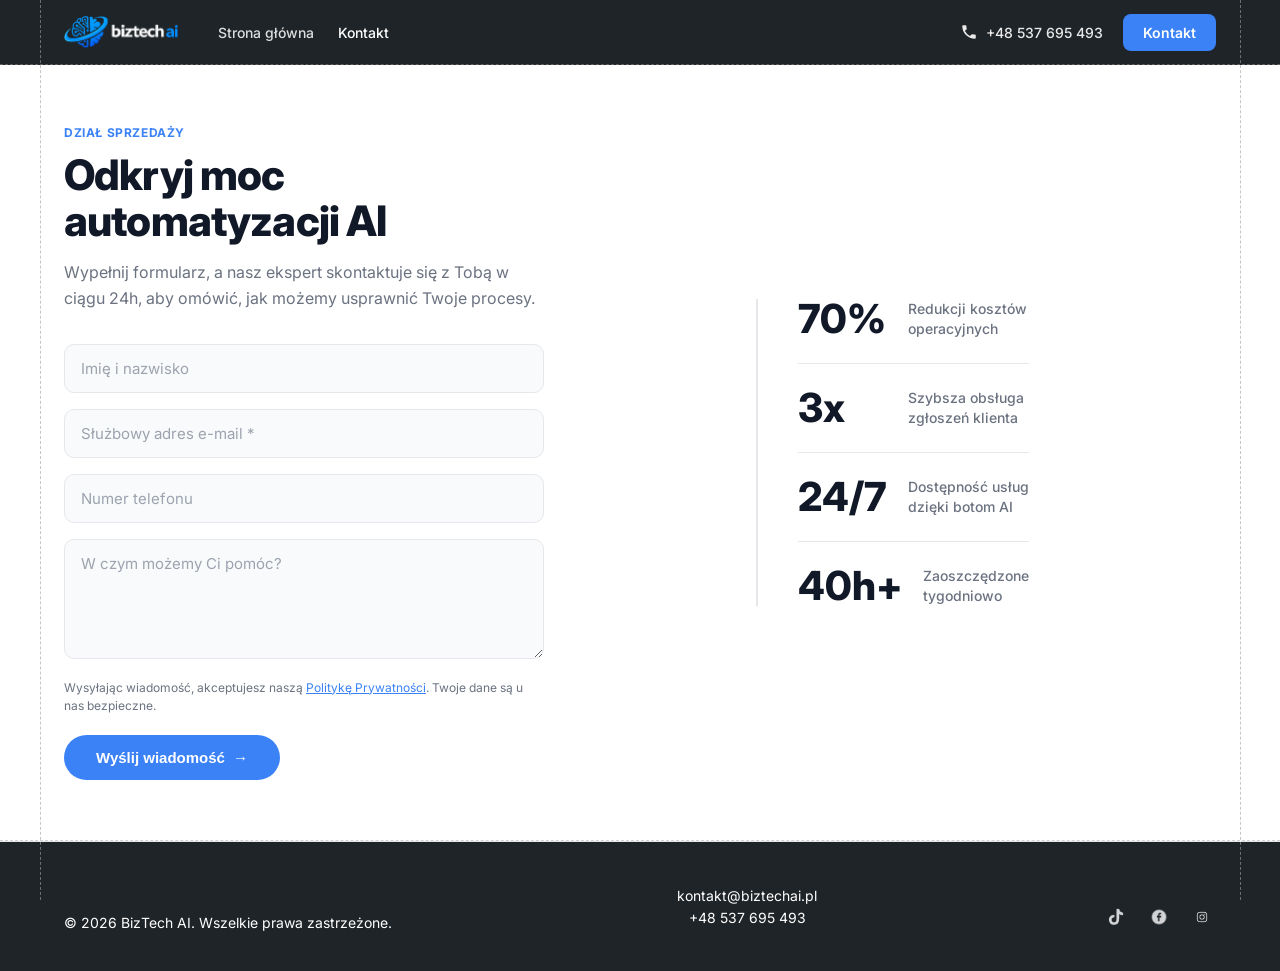
==== commit 78f6f08b: "Update kontakt.html" ====
--- a/kontakt.html
+++ b/kontakt.html
@@ -109,7 +109,7 @@
       display: flex;
       align-items: center;
       justify-content: space-between;
-      height: 72px;
+      height: 64px;
     }
 
     .nav-left {
@@ -605,3 +605,4 @@
 
 
 
+
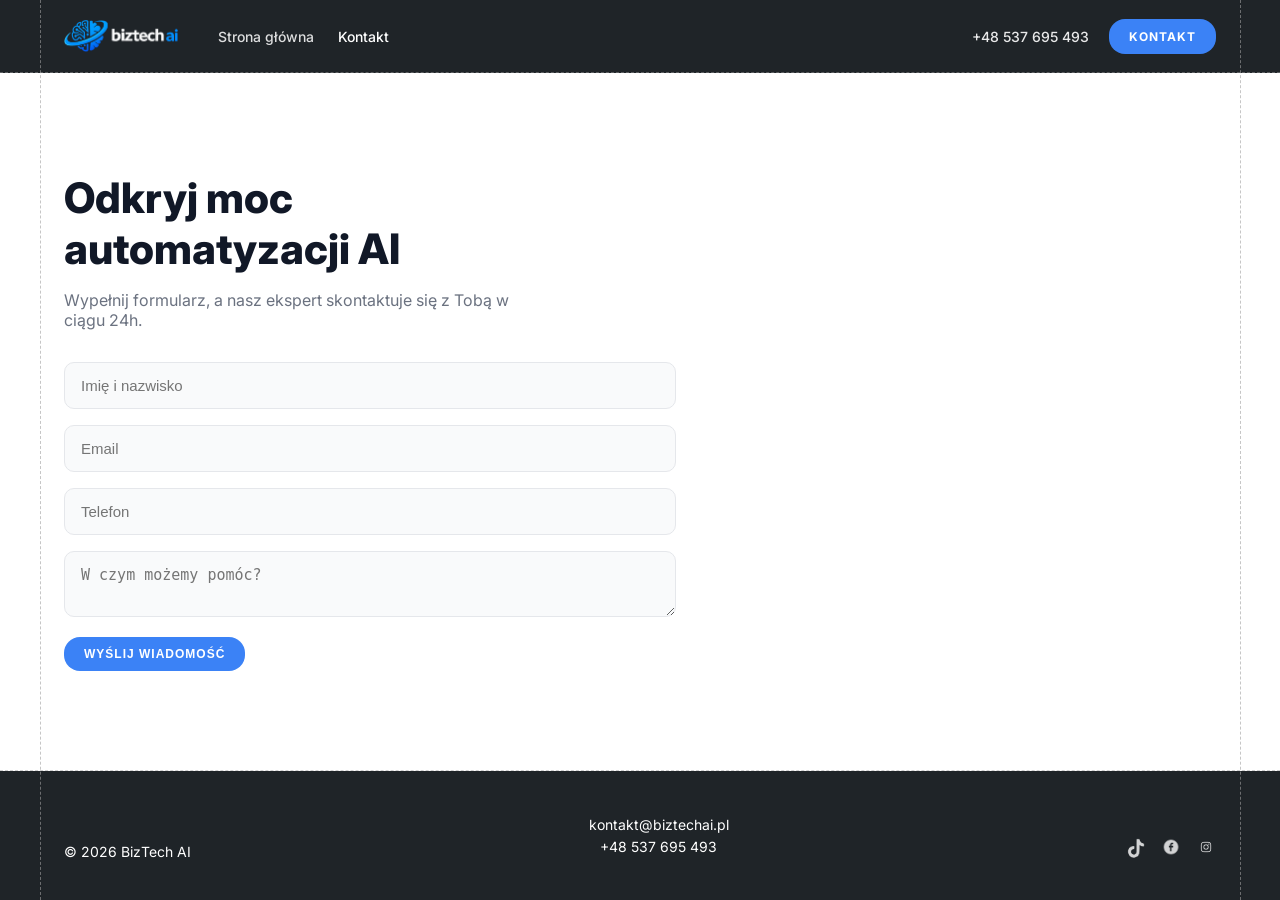
==== commit 99302fbe: "Update kontakt.html" ====
--- a/kontakt.html
+++ b/kontakt.html
@@ -5,367 +5,253 @@
   <meta name="viewport" content="width=device-width, initial-scale=1.0" />
   <title>Kontakt – Demo AI</title>
 
-  <!-- Fonty: Inter -->
+  <!-- Fonty -->
   <link rel="preconnect" href="https://fonts.googleapis.com">
   <link rel="preconnect" href="https://fonts.gstatic.com" crossorigin>
   <link href="https://fonts.googleapis.com/css2?family=Inter:wght@400;500;600;700&display=swap" rel="stylesheet">
 
   <style>
-    :root {
-      /* Kolory */
-      --bg-hero: #1F2428;
-      --bg-body: #ffffff;
-
-      --primary-blue: #3b82f6;
-      --primary-blue-hover: #2563eb;
-
-      --text-white: #ffffff;
-      --text-dark: #111827;
-      --text-gray: #6b7280;
-
-      --field-bg: #f9fafb;
-      --field-border: #e5e7eb;
-      --field-focus-ring: rgba(37, 99, 235, 0.15);
-
-      --divider-light: #e5e7eb;
-      --divider-dark: rgba(255, 255, 255, 0.1);
-
-      /* Separator (jak w 1 kodzie) */
-      --dash-gray: rgba(160, 160, 160, 0.6);
-    }
-
-    * { box-sizing: border-box; margin: 0; padding: 0; }
-
-    body {
-      font-family: 'Inter', sans-serif;
-      background: var(--bg-body);
-      color: var(--text-dark);
-      min-height: 100vh;
-      -webkit-font-smoothing: antialiased;
-      display: flex;
-      flex-direction: column;
-      overflow-x: hidden;
-    }
-
-    img { display: block; max-width: 100%; height: auto; }
-    a { text-decoration: none; transition: opacity 0.2s; }
-
-    /* =========================
-       LINIE BOCZNE (jak w 1 kodzie)
-    ========================== */
-    .side-line {
-      position: fixed;
-      top: 0;
-      bottom: 0;
-      width: 0;
-      border-left: 1px dashed var(--dash-gray);
-      z-index: 9999;
-      pointer-events: none;
-    }
-    .side-line.left { left: calc(50% - 600px); }
-    .side-line.right { left: calc(50% + 600px); }
-
-    @media (max-width: 1250px) {
-      .side-line { display: none; }
-    }
-
-    /* UI ELEMENTS */
-    .container {
-      max-width: 1200px;
-      margin: 0 auto;
-      padding: 0 24px;
-      width: 100%;
-    }
-
-    .btn {
-      display: inline-flex;
-      align-items: center;
-      justify-content: center;
-      background: var(--primary-blue);
-      color: var(--text-white);
-      padding: 10px 20px;
-      border-radius: 8px;
-      font-weight: 600;
-      font-size: 14px;
-      border: none;
-      cursor: pointer;
-      white-space: nowrap;
-      transition: background 0.2s ease, transform 0.1s ease;
-    }
-    .btn:hover { background: var(--primary-blue-hover); }
-    .btn:active { transform: scale(0.98); }
+    :root{
+      --bg-hero:#1F2428;
+      --bg-body:#ffffff;
+
+      --primary-blue:#3b82f6;
+      --primary-blue-hover:#2563eb;
+
+      --text-white:#ffffff;
+      --text-dark:#111827;
+      --text-gray:#6b7280;
+
+      --field-bg:#f9fafb;
+      --field-border:#e5e7eb;
+      --field-focus-ring:rgba(37,99,235,.15);
+
+      --divider-light:#e5e7eb;
+      --divider-dark:rgba(255,255,255,.1);
+      --dash-gray:rgba(160,160,160,.6);
+    }
+
+    *{margin:0;padding:0;box-sizing:border-box}
+    body{
+      font-family:'Inter',sans-serif;
+      background:var(--bg-body);
+      color:var(--text-dark);
+      min-height:100vh;
+      display:flex;
+      flex-direction:column;
+      overflow-x:hidden;
+    }
+
+    img{max-width:100%;display:block}
+    a{text-decoration:none}
+
+    /* =========================
+       LINIE BOCZNE
+    ========================== */
+    .side-line{
+      position:fixed;
+      top:0;
+      bottom:0;
+      width:0;
+      border-left:1px dashed var(--dash-gray);
+      z-index:9999;
+      pointer-events:none;
+    }
+    .side-line.left{left:calc(50% - 600px)}
+    .side-line.right{left:calc(50% + 600px)}
+    @media(max-width:1250px){.side-line{display:none}}
+
+    .container{
+      max-width:1200px;
+      margin:0 auto;
+      padding:0 24px;
+      width:100%;
+    }
+
+    /* =========================
+       BUTTONS – JAK W 1 KODZIE
+    ========================== */
+    .btn{
+      display:inline-flex;
+      align-items:center;
+      justify-content:center;
+      background-color:var(--primary-blue);
+      color:#fff;
+      padding:10px 20px;
+      border-radius:16px;
+      font-weight:700;
+      font-size:12px;
+      border:none;
+      cursor:pointer;
+      white-space:nowrap;
+      text-transform:uppercase;
+      letter-spacing:1px;
+      transition:background .2s ease,transform .1s ease;
+    }
+    .btn:hover{
+      background:linear-gradient(135deg,#60a5fa 0%,#3b82f6 100%);
+    }
+    .btn:active{transform:scale(.98)}
 
     /* =========================
        NAVBAR
     ========================== */
-    nav {
-      background-color: var(--bg-hero);
-      color: var(--text-white);
-      position: relative;
-      z-index: 100;
-    }
-
-    .nav-content {
-      display: flex;
-      align-items: center;
-      justify-content: space-between;
-      height: 64px;
-    }
-
-    .nav-left {
-      display: flex;
-      align-items: center;
-      gap: 40px;
-    }
-
-    .logo {
-      font-weight: 700;
-      font-size: 20px;
-      color: #fff;
-      display: flex;
-      align-items: center;
-      gap: 8px;
-    }
-    .logo img { height: 32px; width: auto; }
-
-    .nav-links {
-      display: flex;
-      gap: 24px;
-    }
-    .nav-links a {
-      color: rgba(255,255,255,0.85);
-      font-size: 14px;
-      font-weight: 500;
-    }
-    .nav-links a:hover { color: #fff; }
-
-    .nav-right {
-      display: flex;
-      align-items: center;
-      gap: 20px;
-    }
-
-    .phone-number {
-      display: flex;
-      align-items: center;
-      gap: 8px;
-      font-size: 14px;
-      font-weight: 500;
-      color: rgba(255,255,255,0.9);
-    }
-    .phone-number svg {
-      width: 18px;
-      height: 18px;
-      fill: currentColor;
-    }
-
-    /* BURGER ICON (Mobile) */
-    .nav-burger {
-      display: none;
-      background: rgba(255,255,255,0.1);
-      border: none;
-      width: 40px;
-      height: 40px;
-      border-radius: 50%;
-      align-items: center;
-      justify-content: center;
-      cursor: pointer;
-      color: #fff;
-      transition: background 0.2s;
-    }
-    .nav-burger:hover { background: rgba(255,255,255,0.2); }
-    .nav-burger svg { width: 24px; height: 24px; fill: none; stroke: currentColor; stroke-width: 2; }
-
-    /* Separator pod Nav (jak w 1 kodzie) */
-    .nav-separator {
-      border-top: 1px dashed var(--dash-gray);
-      opacity: .8;
-      width: 100%;
-    }
-
-    /* =========================
-       MOBILE MENU
-    ========================== */
-    .mobile-menu {
-      display: none;
-      background: var(--bg-hero);
-      padding: 0;
-      flex-direction: column;
-      border-bottom: 1px solid var(--divider-dark);
-      overflow: hidden;
-      max-height: 0;
-      transition: max-height 0.3s ease-in-out;
-    }
-
-    .mobile-menu.is-open {
-      display: flex;
-      max-height: 300px;
-      padding-bottom: 20px;
-    }
-
-    .mobile-menu a {
-      color: #fff;
-      padding: 16px 24px;
-      font-size: 16px;
-      border-bottom: 1px solid rgba(255,255,255,0.05);
-    }
-    .mobile-menu a:hover { background: rgba(255,255,255,0.05); }
-
-    /* =========================
-       PAGE CONTENT
-    ========================== */
-    .page-wrapper {
-      flex: 1;
-      display: flex;
-      justify-content: center;
-      align-items: center;
-      padding: 60px 0;
-    }
-
-    .content-grid {
-      display: grid;
-      grid-template-columns: 1.2fr 0.8fr;
-      gap: 80px;
-      width: 100%;
-      max-width: 1100px;
-    }
-
-    .small-header {
-      color: var(--primary-blue);
-      text-transform: uppercase;
-      font-size: 12px;
-      font-weight: 700;
-      letter-spacing: 0.05em;
-      margin-bottom: 12px;
-    }
-
-    h1 {
-      font-size: 42px;
-      line-height: 1.1;
-      font-weight: 800;
-      color: var(--text-dark);
-      margin-bottom: 16px;
-      letter-spacing: -0.02em;
-    }
-
-    .description {
-      font-size: 16px;
-      color: var(--text-gray);
-      line-height: 1.6;
-      margin-bottom: 32px;
-      max-width: 480px;
-    }
-
-    .contact-form { max-width: 480px; }
-
-    .form-group { margin-bottom: 16px; }
-
-    input, textarea {
-      width: 100%;
-      padding: 14px 16px;
-      background: var(--field-bg);
-      border: 1px solid var(--field-border);
-      border-radius: 10px;
-      font-family: 'Inter', sans-serif;
-      font-size: 15px;
-      color: var(--text-dark);
-      outline: none;
-      transition: all 0.2s ease;
-    }
-
-    input::placeholder, textarea::placeholder { color: #9ca3af; }
-
-    input:focus, textarea:focus {
-      background: #fff;
-      border-color: var(--primary-blue);
-      box-shadow: 0 0 0 4px var(--field-focus-ring);
-    }
-
-    textarea { min-height: 120px; resize: vertical; }
-
-    .privacy-note {
-      font-size: 12px;
-      color: var(--text-gray);
-      margin: 12px 0 20px;
-      line-height: 1.5;
-    }
-    .privacy-note a {
-      color: var(--primary-blue);
-      text-decoration: underline;
-    }
-    .privacy-note a:hover { color: var(--primary-blue-hover); }
-
-    .submit-btn {
-      background: var(--primary-blue);
-      color: #fff;
-      border: none;
-      padding: 14px 32px;
-      border-radius: 50px;
-      font-size: 15px;
-      font-weight: 600;
-      cursor: pointer;
-      display: inline-flex;
-      align-items: center;
-      gap: 8px;
-      transition: background 0.2s;
-    }
-    .submit-btn:hover { background: var(--primary-blue-hover); }
-
-    .right-side {
-      display: flex;
-      align-items: center;
-      justify-content: flex-start;
-    }
-
-    .stats-container {
-      display: flex;
-      flex-direction: column;
-      border-left: 2px solid var(--divider-light);
-      padding-left: 40px;
-    }
-
-    .stat-item {
-      padding: 24px 0;
-      border-bottom: 1px solid var(--divider-light);
-      display: flex;
-      flex-direction: row;
-      align-items: center;
-      gap: 20px;
-    }
-    .stat-item:first-child { padding-top: 0; }
-    .stat-item:last-child { border-bottom: none; padding-bottom: 0; }
-
-    .stat-value {
-      font-size: 40px;
-      font-weight: 800;
-      color: var(--text-dark);
-      line-height: 1;
-      min-width: 90px;
-    }
-
-    .stat-text {
-      font-size: 14px;
-      color: var(--text-gray);
-      line-height: 1.4;
-      font-weight: 500;
-    }
-
-    /* =========================
-       FOOTER (jak w 1 kodzie)
+    nav{
+      background:var(--bg-hero);
+      color:#fff;
+      position:relative;
+      z-index:100;
+    }
+
+    .nav-content{
+      display:flex;
+      align-items:center;
+      justify-content:space-between;
+      height:72px;
+    }
+
+    .nav-left{
+      display:flex;
+      align-items:center;
+      gap:40px;
+    }
+
+    .logo img{height:32px}
+
+    .nav-links{
+      display:flex;
+      gap:24px;
+    }
+    .nav-links a{
+      color:rgba(255,255,255,.85);
+      font-size:14px;
+      font-weight:500;
+    }
+    .nav-links a:hover{color:#fff}
+
+    .nav-right{
+      display:flex;
+      align-items:center;
+      gap:20px;
+    }
+
+    .phone-number{
+      display:flex;
+      align-items:center;
+      gap:8px;
+      font-size:14px;
+      font-weight:500;
+      color:rgba(255,255,255,.9);
+    }
+    .phone-number svg{
+      width:18px;
+      height:18px;
+      fill:currentColor;
+    }
+
+    .nav-burger{
+      display:none;
+      background:rgba(255,255,255,.1);
+      border:none;
+      width:40px;
+      height:40px;
+      border-radius:50%;
+      align-items:center;
+      justify-content:center;
+      cursor:pointer;
+      color:#fff;
+    }
+    .nav-burger svg{
+      width:24px;
+      height:24px;
+      fill:none;
+      stroke:currentColor;
+      stroke-width:2;
+    }
+
+    .nav-separator{
+      border-top:1px dashed var(--dash-gray);
+      opacity:.8;
+    }
+
+    /* MOBILE MENU */
+    .mobile-menu{
+      display:none;
+      background:var(--bg-hero);
+      flex-direction:column;
+      max-height:0;
+      overflow:hidden;
+      transition:max-height .3s ease;
+    }
+    .mobile-menu.is-open{
+      display:flex;
+      max-height:300px;
+      padding-bottom:20px;
+    }
+    .mobile-menu a{
+      color:#fff;
+      padding:16px 24px;
+      border-bottom:1px solid rgba(255,255,255,.05);
+    }
+
+    /* =========================
+       CONTENT
+    ========================== */
+    .page-wrapper{
+      flex:1;
+      display:flex;
+      justify-content:center;
+      align-items:center;
+      padding:60px 0;
+    }
+
+    .content-grid{
+      display:grid;
+      grid-template-columns:1.2fr .8fr;
+      gap:80px;
+      max-width:1100px;
+      width:100%;
+    }
+
+    h1{
+      font-size:42px;
+      font-weight:800;
+      margin-bottom:16px;
+    }
+
+    .description{
+      color:var(--text-gray);
+      margin-bottom:32px;
+      max-width:480px;
+    }
+
+    input,textarea{
+      width:100%;
+      padding:14px 16px;
+      background:var(--field-bg);
+      border:1px solid var(--field-border);
+      border-radius:10px;
+      font-size:15px;
+      margin-bottom:16px;
+    }
+
+    .submit-btn{
+      composes: btn;
+    }
+
+    /* =========================
+       FOOTER
     ========================== */
     .footer-separator{
       border-top:1px dashed var(--dash-gray);
-      opacity: .8;
-      width: 100%;
-      background-color: transparent;
+      opacity:.8;
     }
 
     footer{
-      background-color:#1F2428;
-      border-top:1px solid #e5e7eb;
+      background:#1F2428;
       padding:40px 0;
+      color:#fff;
       font-size:14px;
-      color:#FFFFFF;
     }
 
     footer .container{
@@ -375,228 +261,114 @@
       gap:20px;
     }
 
-    .footer-center{ text-align:center; }
-    .footer-center div{ margin:5px 0; }
+    .footer-center{text-align:center}
+    .footer-center div{margin:5px 0}
 
     .social-icons{
       display:flex;
       gap:15px;
-      align-items:center;
-    }
-
-    .social-icons .icon{
-      width:28px;
-      height:28px;
-      display:flex;
-      align-items:center;
-      justify-content:center;
-    }
-
-    .social-icons img{
-      max-width:20px;
-      max-height:20px;
-      object-fit:contain;
-      opacity:.8;
-    }
-
-    .social-icons a:hover img{ opacity:1; }
+    }
+    .social-icons img{width:20px;opacity:.8}
+    .social-icons a:hover img{opacity:1}
 
     /* =========================
        RESPONSIVE
     ========================== */
-    @media (max-width: 960px) {
-      .content-grid {
-        grid-template-columns: 1fr;
-        gap: 60px;
-      }
-
-      .right-side { justify-content: flex-start; }
-
-      .stats-container {
-        border-left: none;
-        border-top: 2px solid var(--divider-light);
-        padding-left: 0;
-        padding-top: 30px;
-        width: 100%;
-        max-width: 480px;
-      }
-    }
-
-    @media (max-width: 768px) {
-      .nav-links, .nav-right .btn { display: none; }
-      .nav-burger { display: flex; }
-      .nav-content { height: 60px; }
-
-      h1 { font-size: 32px; }
-      .page-wrapper { padding: 40px 0; }
-      .content-grid { gap: 40px; }
-
-      footer .container{
-        flex-direction:column;
-        align-items:center;
-      }
+    @media(max-width:768px){
+      .nav-links,.nav-right .btn{display:none}
+      .nav-burger{display:flex}
+      .content-grid{grid-template-columns:1fr;gap:40px}
+      h1{font-size:32px}
+      footer .container{flex-direction:column;align-items:center}
     }
   </style>
 </head>
 
 <body>
 
-  <!-- LINIE PO BOKACH -->
-  <div class="side-line left"></div>
-  <div class="side-line right"></div>
-
-  <!-- NAVBAR -->
-  <nav>
-    <div class="container">
-      <div class="nav-content">
-
-        <div class="nav-left">
-          <a class="logo" href="index.html">
-            <img src="LogoStrona4.png" alt="BizTech AI - logo">
-          </a>
-
-          <div class="nav-links">
-            <a href="index.html">Strona główna</a>
-            <a href="kontakt.html" style="color:#fff; opacity:1;">Kontakt</a>
-          </div>
+<div class="side-line left"></div>
+<div class="side-line right"></div>
+
+<nav>
+  <div class="container">
+    <div class="nav-content">
+      <div class="nav-left">
+        <a class="logo" href="index.html">
+          <img src="LogoStrona4.png" alt="BizTech AI">
+        </a>
+        <div class="nav-links">
+          <a href="index.html">Strona główna</a>
+          <a href="kontakt.html" style="color:#fff">Kontakt</a>
         </div>
-
-        <div class="nav-right">
-          <div class="phone-number">
-            <svg viewBox="0 0 24 24">
-              <path d="M6.62 10.79a15.053 15.053 0 006.59 6.59l2.2-2.2c.27-.27.67-.36 1.02-.28 1.12.27 2.33.42 3.57.42.55 0 1 .45 1 1V20c0 .55-.45 1-1 1-9.39 0-17-7.61-17-17 0-.55.45-1 1-1h3.5c.55 0 1 .45 1 1 0 1.25.15 2.45.42 3.57.08.35-.01.74-.27 1.02l-2.2 2.2z"/>
-            </svg>
-            <span>+48 537 695 493</span>
-          </div>
-
-          <a href="kontakt.html" class="btn">Kontakt</a>
-
-          <button class="nav-burger" aria-label="Menu">
-            <svg viewBox="0 0 24 24">
-              <line x1="3" y1="12" x2="21" y2="12"></line>
-              <line x1="3" y1="6" x2="21" y2="6"></line>
-              <line x1="3" y1="18" x2="21" y2="18"></line>
-            </svg>
-          </button>
+      </div>
+
+      <div class="nav-right">
+        <div class="phone-number">
+          <svg viewBox="0 0 24 24"><path d="M6.62 10.79a15.053..."/></svg>
+          <span>+48 537 695 493</span>
         </div>
-
-      </div>
-    </div>
-
-    <!-- Separator pod nav (jak w 1 kodzie) -->
-    <div class="nav-separator"></div>
-
-    <!-- Menu mobilne -->
-    <div class="mobile-menu" id="mobileMenu">
-      <a href="index.html">Strona główna</a>
-      <a href="kontakt.html">Kontakt</a>
-    </div>
-  </nav>
-
-  <!-- MAIN CONTENT -->
-  <div class="page-wrapper">
-    <div class="container">
-      <div class="content-grid">
-
-        <!-- Left Column: Form -->
-        <div class="left-side">
-          <div class="small-header">Dział sprzedaży</div>
-          <h1>Odkryj moc<br>automatyzacji AI</h1>
-          <p class="description">
-            Wypełnij formularz, a nasz ekspert skontaktuje się z Tobą w ciągu 24h, aby omówić, jak możemy usprawnić Twoje procesy.
-          </p>
-
-          <form class="contact-form">
-            <div class="form-group">
-              <input type="text" placeholder="Imię i nazwisko" required>
-            </div>
-
-            <div class="form-group">
-              <input type="email" placeholder="Służbowy adres e-mail *" required>
-            </div>
-
-            <div class="form-group">
-              <input type="tel" placeholder="Numer telefonu" required>
-            </div>
-
-            <div class="form-group">
-              <textarea placeholder="W czym możemy Ci pomóc?"></textarea>
-            </div>
-
-            <p class="privacy-note">
-              Wysyłając wiadomość, akceptujesz naszą <a href="#">Politykę Prywatności</a>. Twoje dane są u nas bezpieczne.
-            </p>
-
-            <button type="submit" class="submit-btn">
-              Wyślij wiadomość <span>&rarr;</span>
-            </button>
-          </form>
-        </div>
-
-        <!-- Right Column: Stats -->
-        <div class="right-side">
-          <div class="stats-container">
-            <div class="stat-item">
-              <div class="stat-value">70%</div>
-              <div class="stat-text">Redukcji kosztów<br>operacyjnych</div>
-            </div>
-            <div class="stat-item">
-              <div class="stat-value">3x</div>
-              <div class="stat-text">Szybsza obsługa<br>zgłoszeń klienta</div>
-            </div>
-            <div class="stat-item">
-              <div class="stat-value">24/7</div>
-              <div class="stat-text">Dostępność usług<br>dzięki botom AI</div>
-            </div>
-            <div class="stat-item">
-              <div class="stat-value">40h+</div>
-              <div class="stat-text">Zaoszczędzone<br>tygodniowo</div>
-            </div>
-          </div>
-        </div>
-
+        <a href="kontakt.html" class="btn">Kontakt</a>
+        <button class="nav-burger">
+          <svg viewBox="0 0 24 24">
+            <line x1="3" y1="12" x2="21" y2="12"/>
+            <line x1="3" y1="6" x2="21" y2="6"/>
+            <line x1="3" y1="18" x2="21" y2="18"/>
+          </svg>
+        </button>
       </div>
     </div>
   </div>
 
-  <!-- FOOTER SEPARATOR + FOOTER (jak w 1 kodzie) -->
-  <div class="footer-separator"></div>
-
-  <footer>
-    <div class="container">
-      <div class="copyright">
-        &copy; 2026 BizTech AI. Wszelkie prawa zastrzeżone.
-      </div>
-
-      <div class="footer-center">
-        <div>kontakt@biztechai.pl</div>
-        <div>+48 537 695 493</div>
-      </div>
-
-      <div class="social-icons">
-        <a href="#" class="icon">
-          <img src="tiktok.png" alt="TikTok">
-        </a>
-        <a href="#" class="icon">
-          <img src="facebook.png" alt="Facebook">
-        </a>
-        <a href="#" class="icon">
-          <img src="instagram2.png" alt="Instagram">
-        </a>
+  <div class="nav-separator"></div>
+
+  <div class="mobile-menu" id="mobileMenu">
+    <a href="index.html">Strona główna</a>
+    <a href="kontakt.html">Kontakt</a>
+  </div>
+</nav>
+
+<div class="page-wrapper">
+  <div class="container">
+    <div class="content-grid">
+      <div>
+        <h1>Odkryj moc<br>automatyzacji AI</h1>
+        <p class="description">
+          Wypełnij formularz, a nasz ekspert skontaktuje się z Tobą w ciągu 24h.
+        </p>
+        <form>
+          <input placeholder="Imię i nazwisko">
+          <input placeholder="Email">
+          <input placeholder="Telefon">
+          <textarea placeholder="W czym możemy pomóc?"></textarea>
+          <button class="btn">Wyślij wiadomość</button>
+        </form>
       </div>
     </div>
-  </footer>
-
-  <!-- Scripts -->
-  <script>
-    // Menu mobilne
-    const burger = document.querySelector('.nav-burger');
-    const mobileMenu = document.getElementById('mobileMenu');
-
-    burger.addEventListener('click', () => {
-      mobileMenu.classList.toggle('is-open');
-    });
-  </script>
+  </div>
+</div>
+
+<div class="footer-separator"></div>
+
+<footer>
+  <div class="container">
+    <div>&copy; 2026 BizTech AI</div>
+    <div class="footer-center">
+      <div>kontakt@biztechai.pl</div>
+      <div>+48 537 695 493</div>
+    </div>
+    <div class="social-icons">
+      <a href="#"><img src="tiktok.png"></a>
+      <a href="#"><img src="facebook.png"></a>
+      <a href="#"><img src="instagram2.png"></a>
+    </div>
+  </div>
+</footer>
+
+<script>
+  const burger=document.querySelector('.nav-burger');
+  const menu=document.getElementById('mobileMenu');
+  burger.addEventListener('click',()=>menu.classList.toggle('is-open'));
+</script>
 
 </body>
 </html>
@@ -606,3 +378,4 @@
 
 
 
+
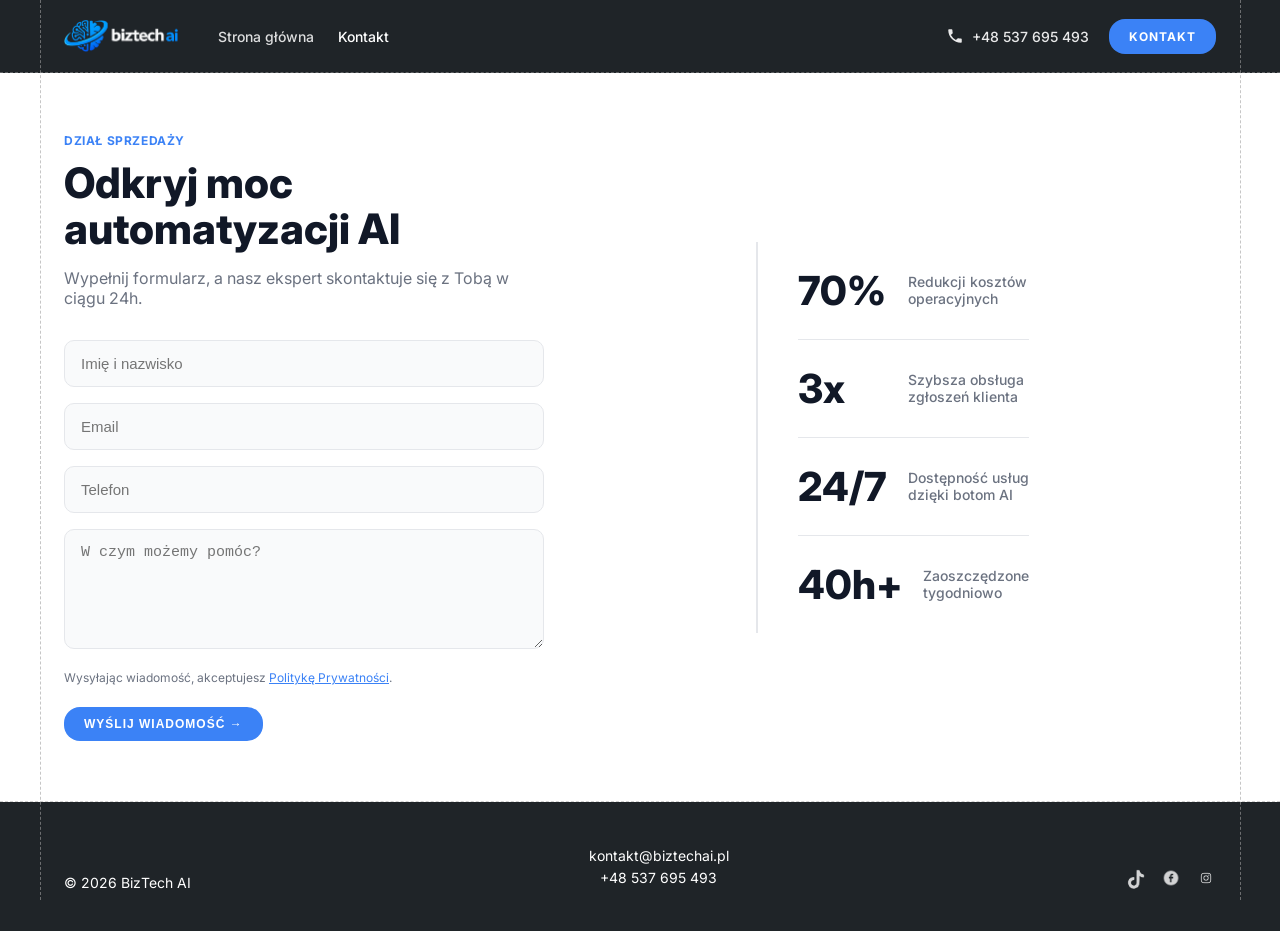
==== commit 4066d524: "Update kontakt.html" ====
--- a/kontakt.html
+++ b/kontakt.html
@@ -5,33 +5,30 @@
   <meta name="viewport" content="width=device-width, initial-scale=1.0" />
   <title>Kontakt – Demo AI</title>
 
-  <!-- Fonty -->
+  <!-- Fonty: Inter -->
   <link rel="preconnect" href="https://fonts.googleapis.com">
   <link rel="preconnect" href="https://fonts.gstatic.com" crossorigin>
   <link href="https://fonts.googleapis.com/css2?family=Inter:wght@400;500;600;700&display=swap" rel="stylesheet">
 
   <style>
-    :root{
+    :root {
       --bg-hero:#1F2428;
       --bg-body:#ffffff;
-
       --primary-blue:#3b82f6;
       --primary-blue-hover:#2563eb;
-
       --text-white:#ffffff;
       --text-dark:#111827;
       --text-gray:#6b7280;
-
       --field-bg:#f9fafb;
       --field-border:#e5e7eb;
       --field-focus-ring:rgba(37,99,235,.15);
-
       --divider-light:#e5e7eb;
       --divider-dark:rgba(255,255,255,.1);
       --dash-gray:rgba(160,160,160,.6);
     }
 
-    *{margin:0;padding:0;box-sizing:border-box}
+    *{box-sizing:border-box;margin:0;padding:0}
+
     body{
       font-family:'Inter',sans-serif;
       background:var(--bg-body);
@@ -42,7 +39,7 @@
       overflow-x:hidden;
     }
 
-    img{max-width:100%;display:block}
+    img{display:block;max-width:100%}
     a{text-decoration:none}
 
     /* =========================
@@ -71,12 +68,13 @@
     /* =========================
        BUTTONS – JAK W 1 KODZIE
     ========================== */
-    .btn{
+    .btn,
+    .submit-btn{
       display:inline-flex;
       align-items:center;
       justify-content:center;
       background-color:var(--primary-blue);
-      color:#fff;
+      color:white;
       padding:10px 20px;
       border-radius:16px;
       font-weight:700;
@@ -88,16 +86,22 @@
       letter-spacing:1px;
       transition:background .2s ease,transform .1s ease;
     }
-    .btn:hover{
+
+    .btn:hover,
+    .submit-btn:hover{
       background:linear-gradient(135deg,#60a5fa 0%,#3b82f6 100%);
     }
-    .btn:active{transform:scale(.98)}
+
+    .btn:active,
+    .submit-btn:active{
+      transform:scale(.98);
+    }
 
     /* =========================
        NAVBAR
     ========================== */
     nav{
-      background:var(--bg-hero);
+      background-color:var(--bg-hero);
       color:#fff;
       position:relative;
       z-index:100;
@@ -122,11 +126,13 @@
       display:flex;
       gap:24px;
     }
+
     .nav-links a{
       color:rgba(255,255,255,.85);
       font-size:14px;
       font-weight:500;
     }
+
     .nav-links a:hover{color:#fff}
 
     .nav-right{
@@ -143,6 +149,7 @@
       font-weight:500;
       color:rgba(255,255,255,.9);
     }
+
     .phone-number svg{
       width:18px;
       height:18px;
@@ -161,6 +168,7 @@
       cursor:pointer;
       color:#fff;
     }
+
     .nav-burger svg{
       width:24px;
       height:24px;
@@ -183,11 +191,13 @@
       overflow:hidden;
       transition:max-height .3s ease;
     }
+
     .mobile-menu.is-open{
       display:flex;
       max-height:300px;
       padding-bottom:20px;
     }
+
     .mobile-menu a{
       color:#fff;
       padding:16px 24px;
@@ -209,21 +219,36 @@
       display:grid;
       grid-template-columns:1.2fr .8fr;
       gap:80px;
+      width:100%;
       max-width:1100px;
-      width:100%;
+    }
+
+    .small-header{
+      color:var(--primary-blue);
+      text-transform:uppercase;
+      font-size:12px;
+      font-weight:700;
+      letter-spacing:.05em;
+      margin-bottom:12px;
     }
 
     h1{
       font-size:42px;
+      line-height:1.1;
       font-weight:800;
       margin-bottom:16px;
     }
 
     .description{
+      font-size:16px;
       color:var(--text-gray);
       margin-bottom:32px;
       max-width:480px;
     }
+
+    .contact-form{max-width:480px}
+
+    .form-group{margin-bottom:16px}
 
     input,textarea{
       width:100%;
@@ -232,11 +257,58 @@
       border:1px solid var(--field-border);
       border-radius:10px;
       font-size:15px;
-      margin-bottom:16px;
-    }
-
-    .submit-btn{
-      composes: btn;
+      color:var(--text-dark);
+      outline:none;
+    }
+
+    textarea{min-height:120px;resize:vertical}
+
+    .privacy-note{
+      font-size:12px;
+      color:var(--text-gray);
+      margin:12px 0 20px;
+      line-height:1.5;
+    }
+
+    .privacy-note a{
+      color:var(--primary-blue);
+      text-decoration:underline;
+    }
+
+    /* RIGHT SIDE STATS */
+    .right-side{
+      display:flex;
+      align-items:center;
+      justify-content:flex-start;
+    }
+
+    .stats-container{
+      display:flex;
+      flex-direction:column;
+      border-left:2px solid var(--divider-light);
+      padding-left:40px;
+    }
+
+    .stat-item{
+      padding:24px 0;
+      border-bottom:1px solid var(--divider-light);
+      display:flex;
+      gap:20px;
+      align-items:center;
+    }
+
+    .stat-item:last-child{border-bottom:none}
+
+    .stat-value{
+      font-size:40px;
+      font-weight:800;
+      min-width:90px;
+    }
+
+    .stat-text{
+      font-size:14px;
+      color:var(--text-gray);
+      font-weight:500;
     }
 
     /* =========================
@@ -268,16 +340,31 @@
       display:flex;
       gap:15px;
     }
-    .social-icons img{width:20px;opacity:.8}
+
+    .social-icons img{
+      width:20px;
+      opacity:.8;
+    }
+
     .social-icons a:hover img{opacity:1}
 
-    /* =========================
-       RESPONSIVE
-    ========================== */
+    /* RESPONSIVE */
+    @media(max-width:960px){
+      .content-grid{
+        grid-template-columns:1fr;
+        gap:60px;
+      }
+      .stats-container{
+        border-left:none;
+        border-top:2px solid var(--divider-light);
+        padding-left:0;
+        padding-top:30px;
+      }
+    }
+
     @media(max-width:768px){
       .nav-links,.nav-right .btn{display:none}
       .nav-burger{display:flex}
-      .content-grid{grid-template-columns:1fr;gap:40px}
       h1{font-size:32px}
       footer .container{flex-direction:column;align-items:center}
     }
@@ -292,6 +379,7 @@
 <nav>
   <div class="container">
     <div class="nav-content">
+
       <div class="nav-left">
         <a class="logo" href="index.html">
           <img src="LogoStrona4.png" alt="BizTech AI">
@@ -304,10 +392,14 @@
 
       <div class="nav-right">
         <div class="phone-number">
-          <svg viewBox="0 0 24 24"><path d="M6.62 10.79a15.053..."/></svg>
+          <svg viewBox="0 0 24 24">
+            <path d="M6.62 10.79a15.053 15.053 0 006.59 6.59l2.2-2.2c.27-.27.67-.36 1.02-.28 1.12.27 2.33.42 3.57.42.55 0 1 .45 1 1V20c0 .55-.45 1-1 1-9.39 0-17-7.61-17-17 0-.55.45-1 1-1h3.5c.55 0 1 .45 1 1 0 1.25.15 2.45.42 3.57.08.35-.01.74-.27 1.02l-2.2 2.2z"/>
+          </svg>
           <span>+48 537 695 493</span>
         </div>
+
         <a href="kontakt.html" class="btn">Kontakt</a>
+
         <button class="nav-burger">
           <svg viewBox="0 0 24 24">
             <line x1="3" y1="12" x2="21" y2="12"/>
@@ -316,6 +408,7 @@
           </svg>
         </button>
       </div>
+
     </div>
   </div>
 
@@ -330,19 +423,59 @@
 <div class="page-wrapper">
   <div class="container">
     <div class="content-grid">
-      <div>
+
+      <div class="left-side">
+        <div class="small-header">Dział sprzedaży</div>
         <h1>Odkryj moc<br>automatyzacji AI</h1>
         <p class="description">
           Wypełnij formularz, a nasz ekspert skontaktuje się z Tobą w ciągu 24h.
         </p>
-        <form>
-          <input placeholder="Imię i nazwisko">
-          <input placeholder="Email">
-          <input placeholder="Telefon">
-          <textarea placeholder="W czym możemy pomóc?"></textarea>
-          <button class="btn">Wyślij wiadomość</button>
+
+        <form class="contact-form">
+          <div class="form-group">
+            <input placeholder="Imię i nazwisko">
+          </div>
+          <div class="form-group">
+            <input placeholder="Email">
+          </div>
+          <div class="form-group">
+            <input placeholder="Telefon">
+          </div>
+          <div class="form-group">
+            <textarea placeholder="W czym możemy pomóc?"></textarea>
+          </div>
+
+          <p class="privacy-note">
+            Wysyłając wiadomość, akceptujesz <a href="#">Politykę Prywatności</a>.
+          </p>
+
+          <button type="submit" class="submit-btn">
+            Wyślij wiadomość →
+          </button>
         </form>
       </div>
+
+      <div class="right-side">
+        <div class="stats-container">
+          <div class="stat-item">
+            <div class="stat-value">70%</div>
+            <div class="stat-text">Redukcji kosztów<br>operacyjnych</div>
+          </div>
+          <div class="stat-item">
+            <div class="stat-value">3x</div>
+            <div class="stat-text">Szybsza obsługa<br>zgłoszeń klienta</div>
+          </div>
+          <div class="stat-item">
+            <div class="stat-value">24/7</div>
+            <div class="stat-text">Dostępność usług<br>dzięki botom AI</div>
+          </div>
+          <div class="stat-item">
+            <div class="stat-value">40h+</div>
+            <div class="stat-text">Zaoszczędzone<br>tygodniowo</div>
+          </div>
+        </div>
+      </div>
+
     </div>
   </div>
 </div>
@@ -379,3 +512,4 @@
 
 
 
+
